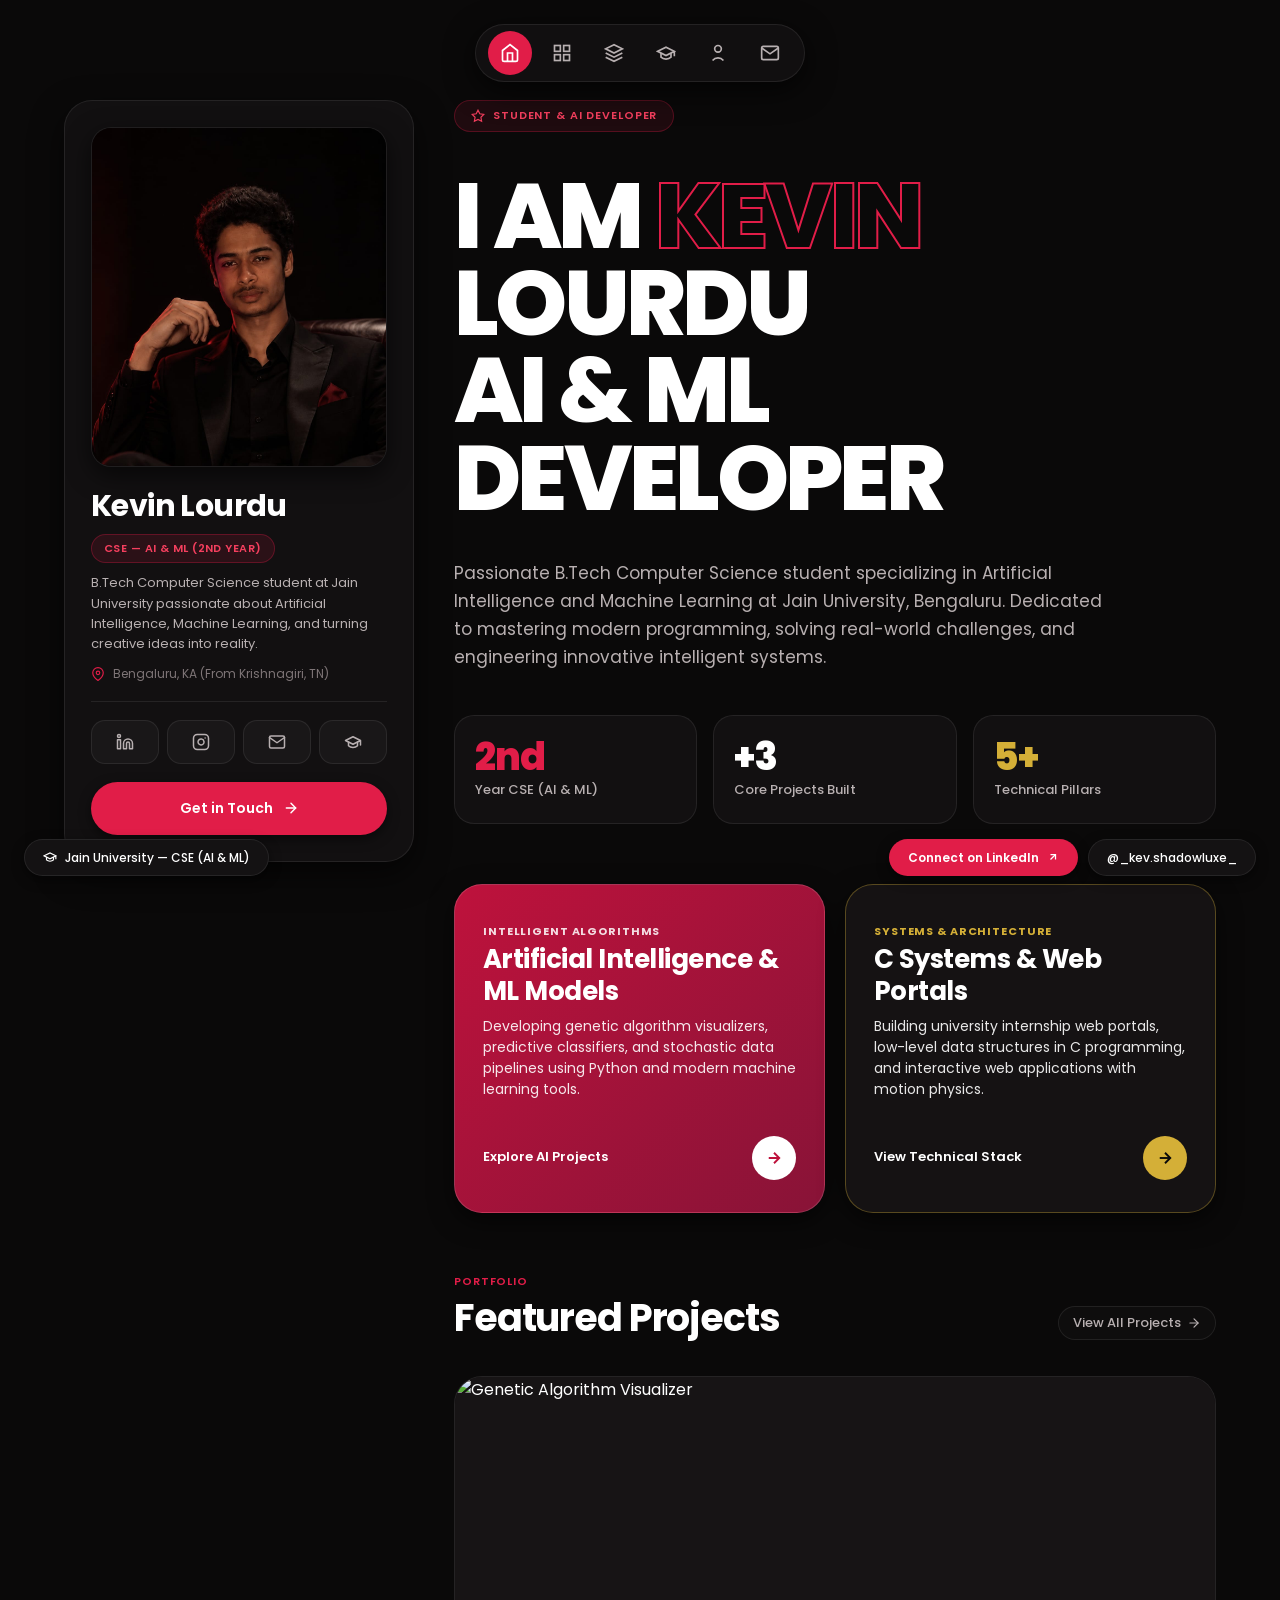
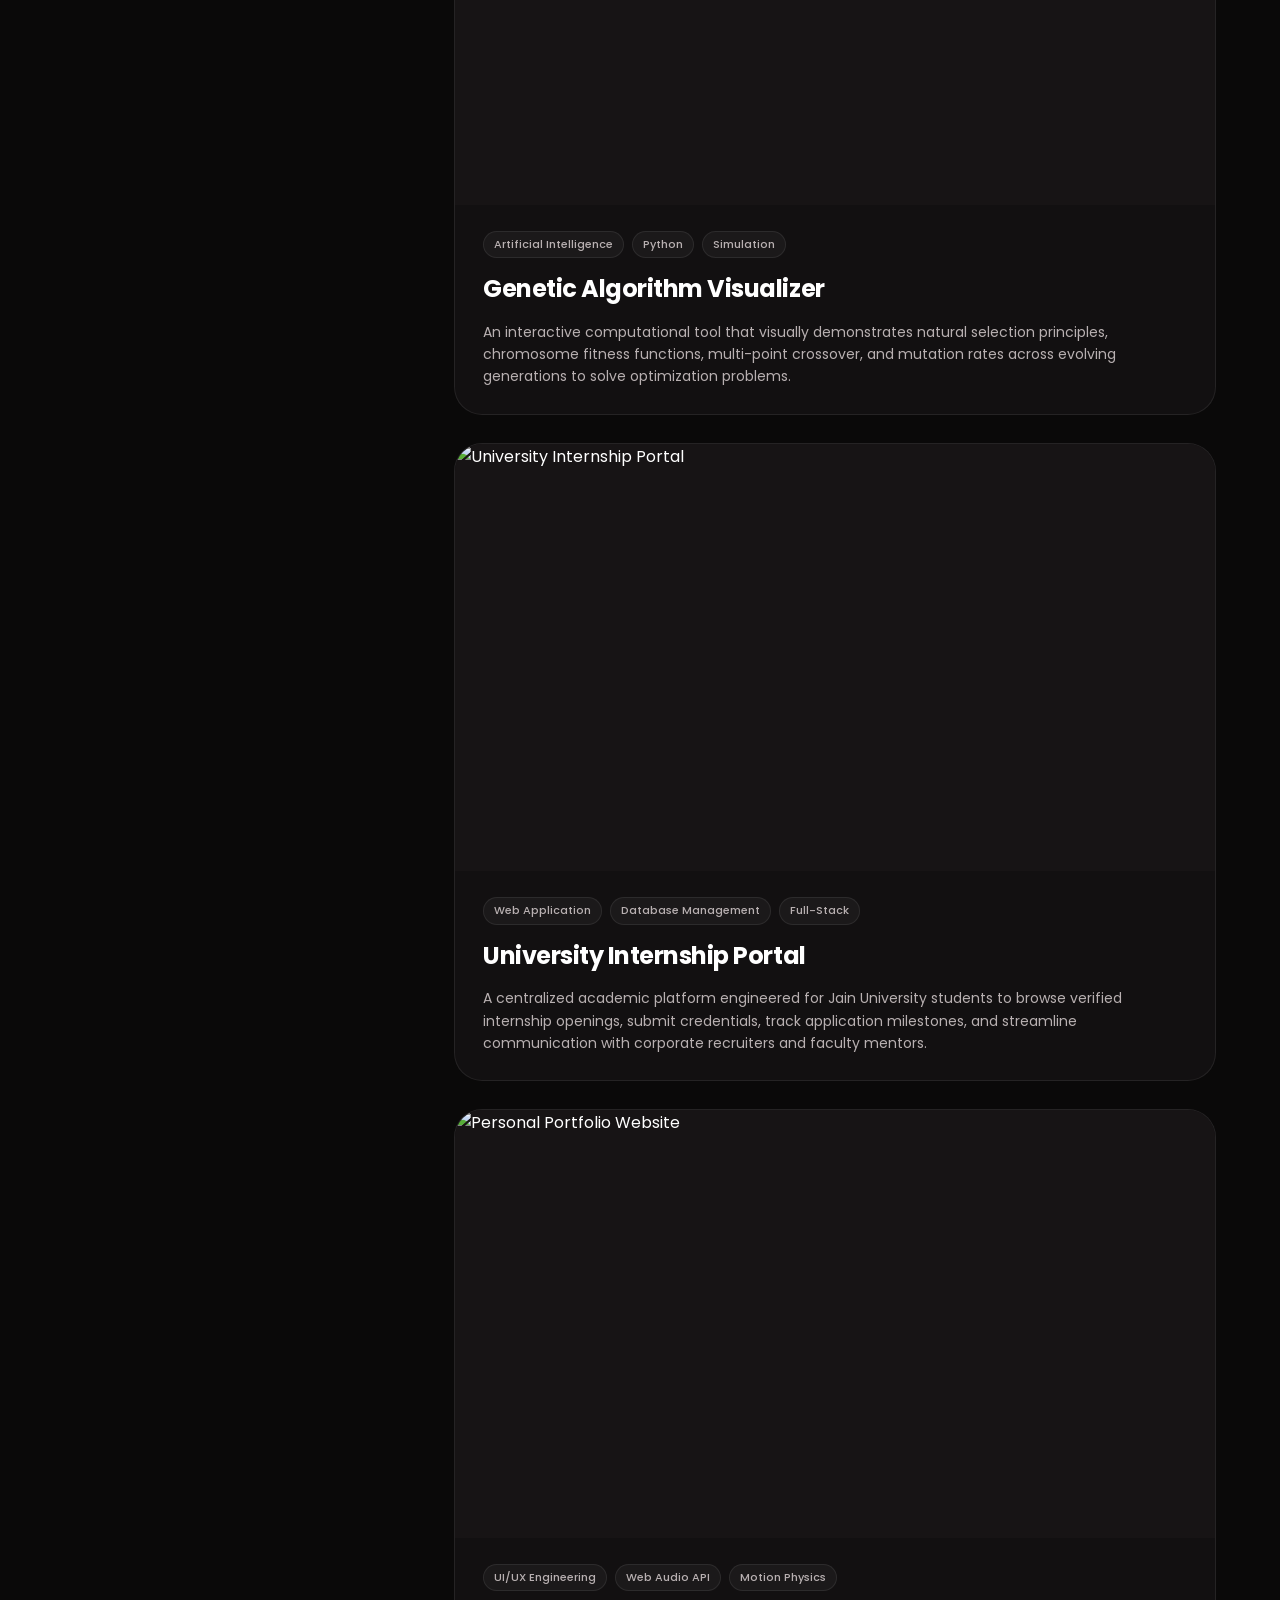
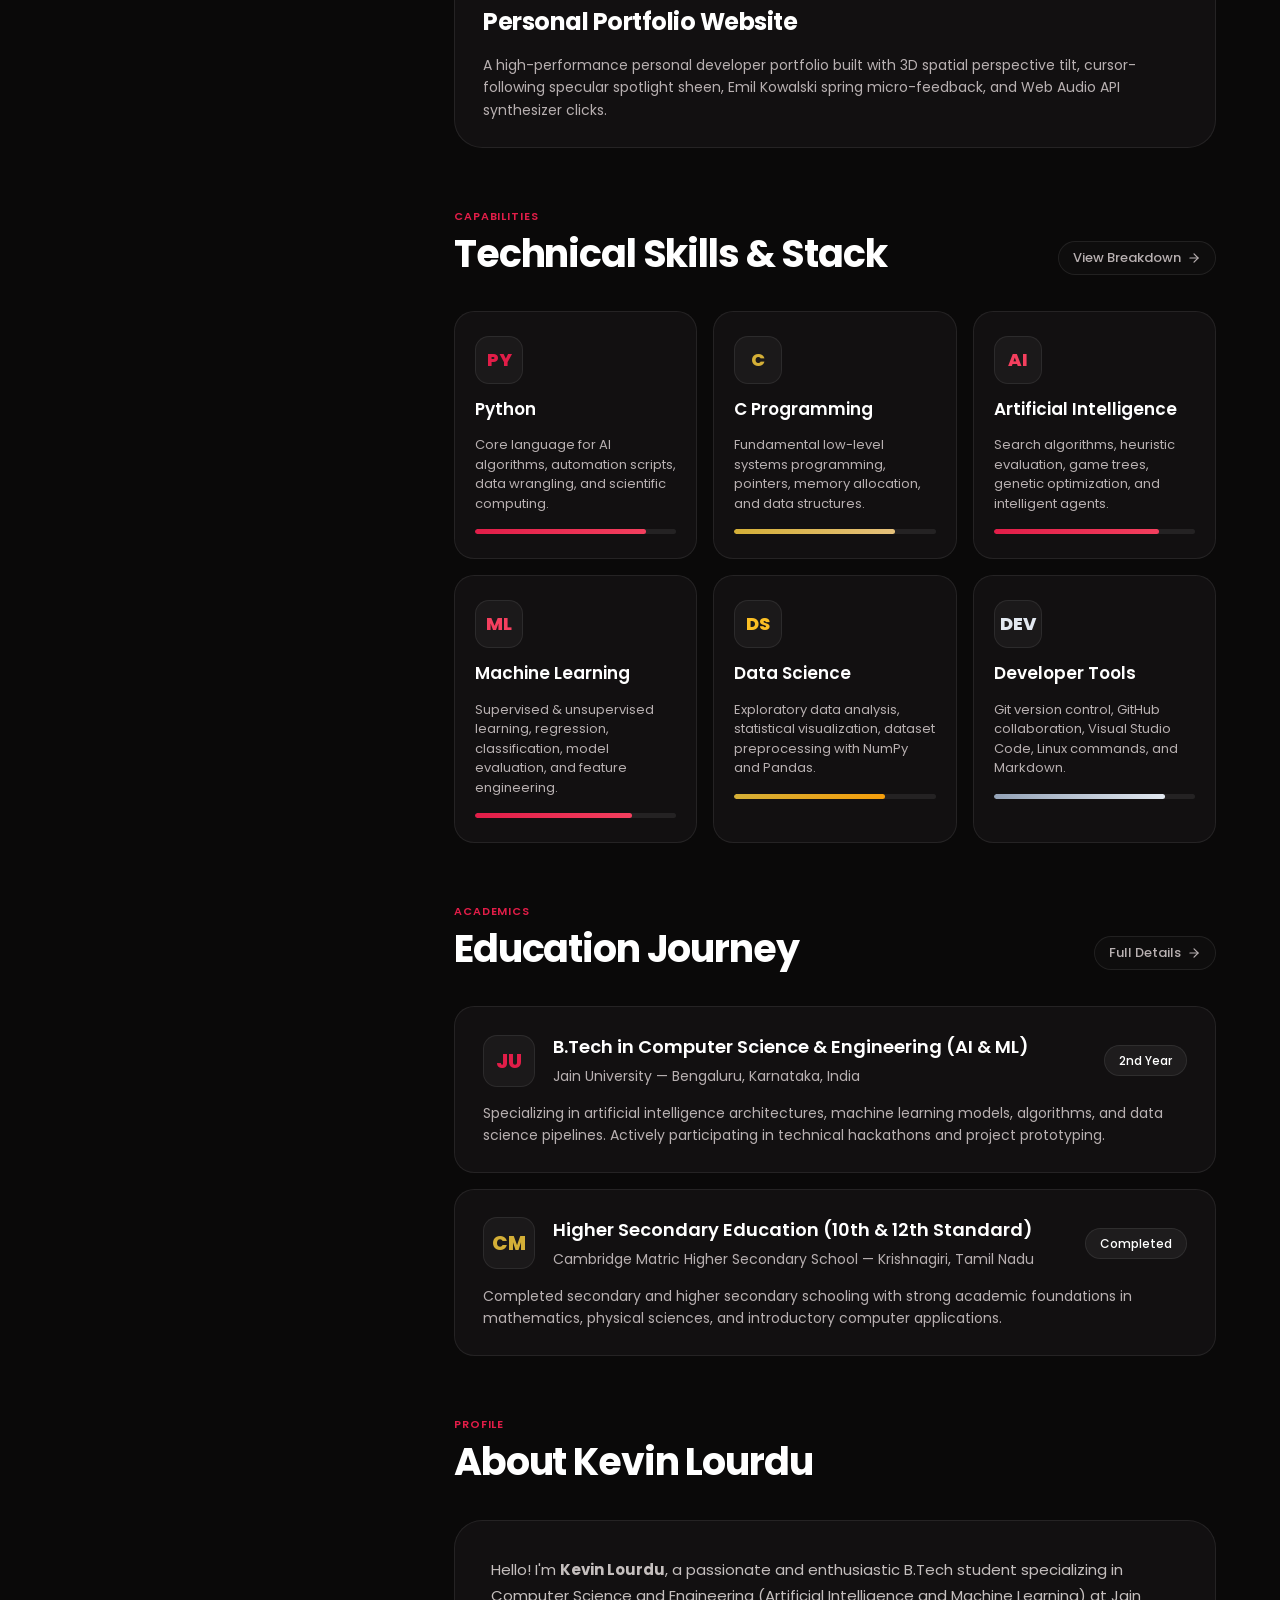
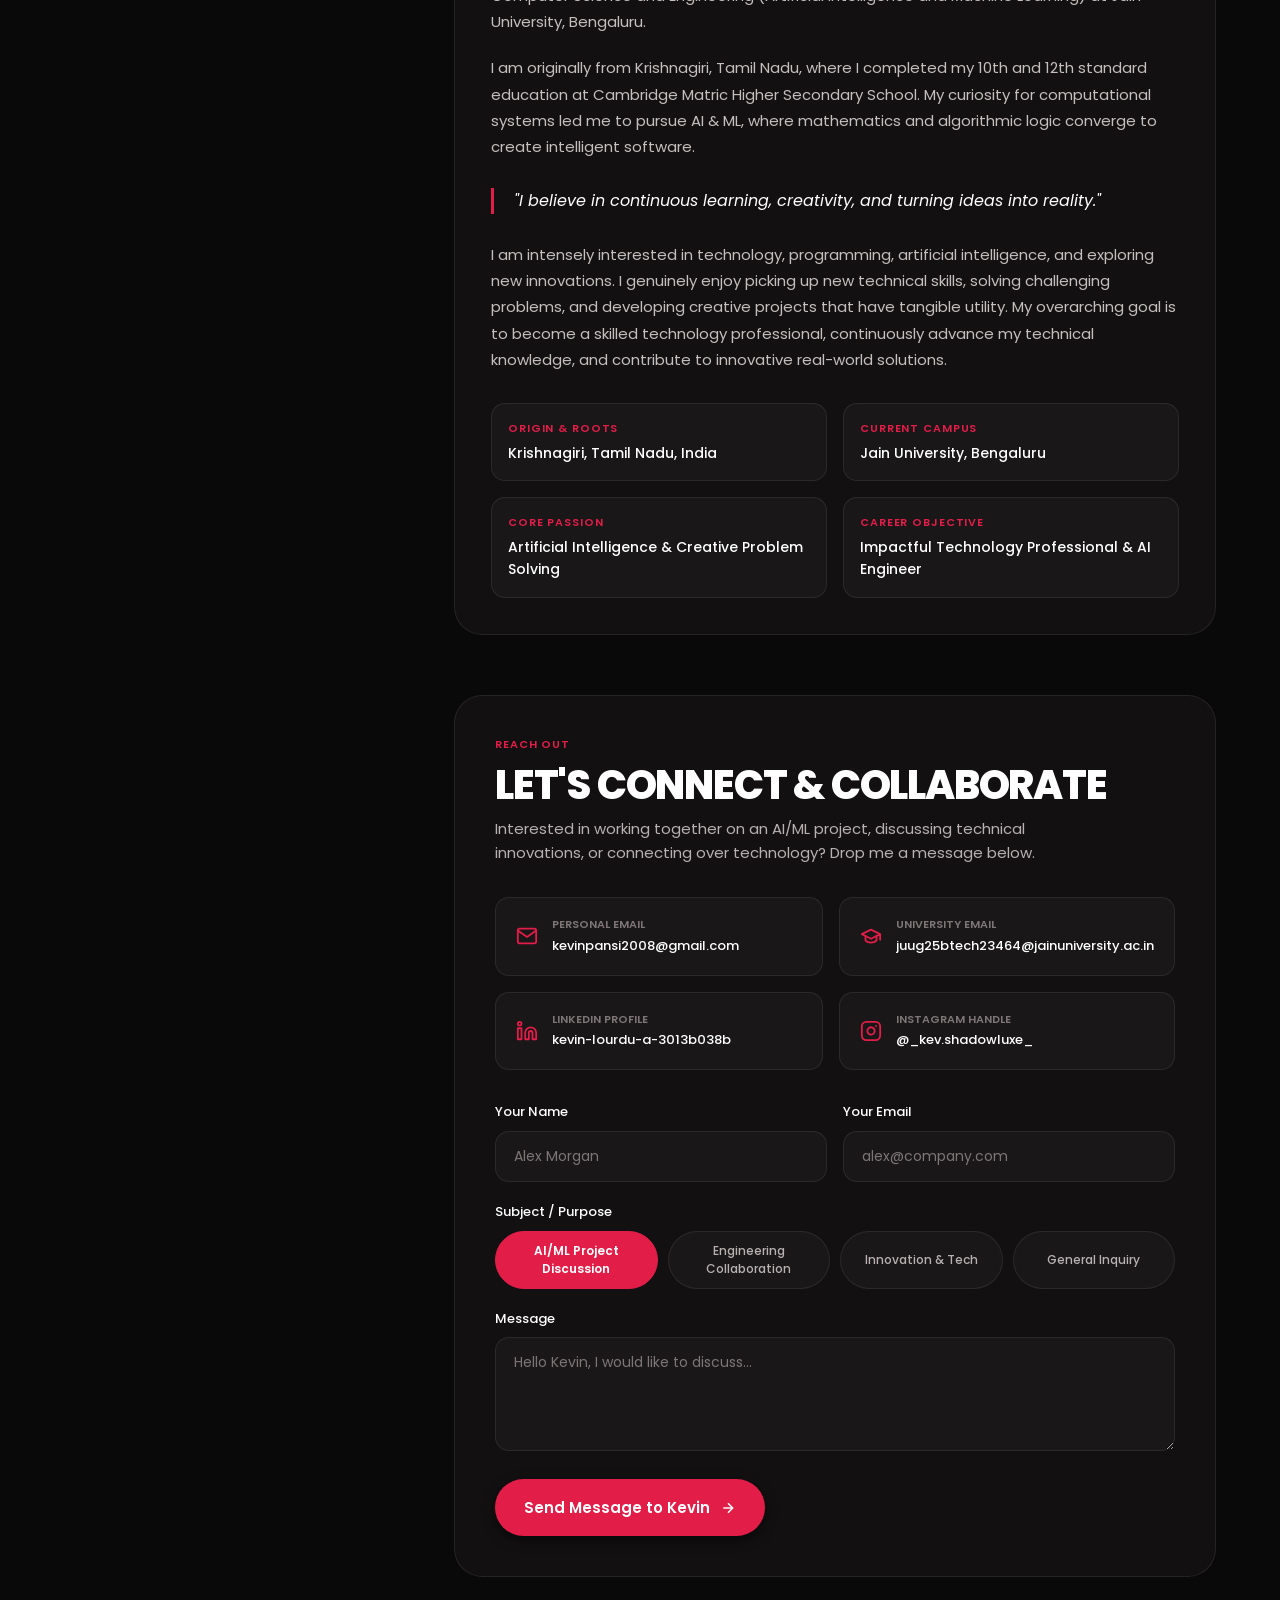
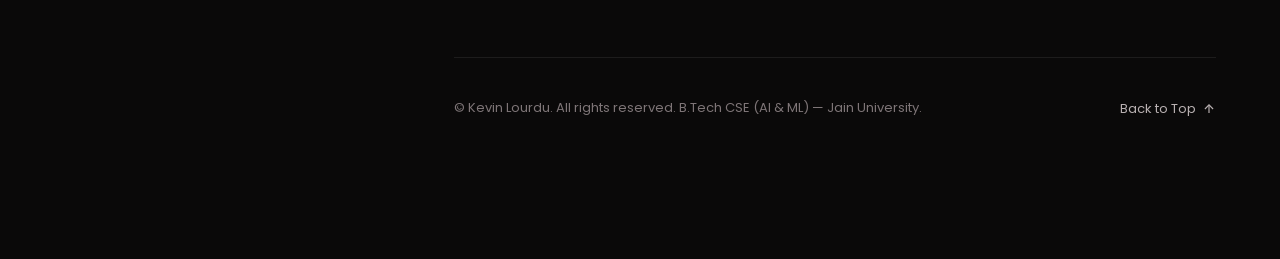
==== index.html @ d1ef48d5 "Initial commit: Kevin Lourdu Portfolio" ====
<!DOCTYPE html>
<html lang="en">
<head>
  <meta charset="UTF-8">
  <meta name="viewport" content="width=device-width, initial-scale=1.0">
  <title>Kevin Lourdu — Shadow Luxe Portfolio &amp; AI Systems</title>
  <meta name="description" content="Official portfolio of Kevin Lourdu, B.Tech CSE (Artificial Intelligence & Machine Learning) student at Jain University, Bengaluru.">
  <link rel="stylesheet" href="styles.css">
  <link rel="icon" type="image/svg+xml" href="data:image/svg+xml,<svg xmlns='http://www.w3.org/2000/svg' viewBox='0 0 24 24' fill='%23e11d48'><circle cx='12' cy='12' r='10'/></svg>">
</head>
<body>

  <!-- ========================================================================
       FLOATING TOP PILL NAVIGATION
       ======================================================================== -->
  <header class="floating-nav-container">
    <nav class="floating-nav" aria-label="Main Navigation">
      <button class="nav-item active" data-view="home" aria-label="Home">
        <svg viewBox="0 0 24 24">
          <path d="M3 9l9-7 9 7v11a2 2 0 0 1-2 2H5a2 2 0 0 1-2-2z"></path>
          <polyline points="9 22 9 12 15 12 15 22"></polyline>
        </svg>
        <span class="nav-tooltip">Home</span>
      </button>

      <button class="nav-item" data-view="projects" aria-label="Projects">
        <svg viewBox="0 0 24 24">
          <rect x="3" y="3" width="7" height="7"></rect>
          <rect x="14" y="3" width="7" height="7"></rect>
          <rect x="14" y="14" width="7" height="7"></rect>
          <rect x="3" y="14" width="7" height="7"></rect>
        </svg>
        <span class="nav-tooltip">Projects</span>
      </button>

      <button class="nav-item" data-view="skills" aria-label="Skills &amp; Stack">
        <svg viewBox="0 0 24 24">
          <polygon points="12 2 2 7 12 12 22 7 12 2"></polygon>
          <polyline points="2 17 12 22 22 17"></polyline>
          <polyline points="2 12 12 17 22 12"></polyline>
        </svg>
        <span class="nav-tooltip">Skills</span>
      </button>

      <button class="nav-item" data-view="education" aria-label="Education">
        <svg viewBox="0 0 24 24">
          <path d="M22 10v6M2 10l10-5 10 5-10 5z"></path>
          <path d="M6 12v5c3 3 9 3 12 0v-5"></path>
        </svg>
        <span class="nav-tooltip">Education</span>
      </button>

      <button class="nav-item" data-view="about" aria-label="About Me">
        <svg viewBox="0 0 24 24">
          <circle cx="12" cy="7" r="4"></circle>
          <path d="M5.5 21a8.38 8.38 0 0 1 13 0"></path>
        </svg>
        <span class="nav-tooltip">About</span>
      </button>

      <button class="nav-item" data-view="contact" aria-label="Contact">
        <svg viewBox="0 0 24 24">
          <path d="M4 4h16c1.1 0 2 .9 2 2v12c0 1.1-.9 2-2 2H4c-1.1 0-2-.9-2-2V6c0-1.1.9-2 2-2z"></path>
          <polyline points="22,6 12,13 2,6"></polyline>
        </svg>
        <span class="nav-tooltip">Contact</span>
      </button>
    </nav>
  </header>

  <!-- ========================================================================
       FLOATING CORNER ACTION BADGES
       ======================================================================== -->
  <div class="corner-badge-left">
    <div class="action-pill glass-dark">
      <svg width="14" height="14" viewBox="0 0 24 24" fill="none" stroke="currentColor" stroke-width="2">
        <path d="M22 10v6M2 10l10-5 10 5-10 5z"></path>
        <path d="M6 12v5c3 3 9 3 12 0v-5"></path>
      </svg>
      <span>Jain University — CSE (AI &amp; ML)</span>
    </div>
  </div>

  <div class="corner-badge-right">
    <a href="https://www.linkedin.com/in/kevin-lourdu-a-3013b038b?utm_source=share_via&utm_content=profile&utm_medium=member_android" target="_blank" rel="noopener" class="action-pill glass-crimson">
      <span>Connect on LinkedIn</span>
      <svg width="12" height="12" viewBox="0 0 24 24" fill="none" stroke="currentColor" stroke-width="2.5">
        <line x1="7" y1="17" x2="17" y2="7"></line>
        <polyline points="7 7 17 7 17 17"></polyline>
      </svg>
    </a>
    <a href="https://www.instagram.com/_kev.shadowluxe_/?utm_source=ig_web_button_share_sheet" target="_blank" rel="noopener" class="action-pill glass-dark">
      <span>@_kev.shadowluxe_</span>
    </a>
  </div>

  <!-- ========================================================================
       MASTER WRAPPER: SIDEBAR + CONTENT
       ======================================================================== -->
  <div class="master-wrapper">

    <!-- LEFT STICKY SIDEBAR: PROFILE CARD -->
    <aside class="sidebar-sticky">
      <div class="profile-card tilt-card">
        
        <!-- Profile Avatar Box (User Uploaded Executive Portrait) -->
        <div class="profile-avatar-wrapper">
          <img 
            src="kevin-portrait.jpg" 
            alt="Kevin Lourdu - B.Tech CSE AI &amp; ML" 
            class="profile-avatar-img"
            loading="eager"
          >
        </div>

        <!-- Bio & Details -->
        <div class="profile-info">
          <h1 class="profile-name">Kevin Lourdu</h1>
          <span class="profile-badge">CSE — AI &amp; ML (2nd Year)</span>
          <p class="profile-tagline">
            B.Tech Computer Science student at Jain University passionate about Artificial Intelligence, Machine Learning, and turning creative ideas into reality.
          </p>
          <div class="profile-location">
            <svg viewBox="0 0 24 24" fill="none" stroke-width="2" stroke-linecap="round" stroke-linejoin="round">
              <path d="M21 10c0 7-9 13-9 13s-9-6-9-13a9 9 0 0 1 18 0z"></path>
              <circle cx="12" cy="10" r="3"></circle>
            </svg>
            <span>Bengaluru, KA (From Krishnagiri, TN)</span>
          </div>
        </div>

        <!-- Social Icons Row -->
        <div class="social-pills-row">
          <!-- LinkedIn -->
          <a href="https://www.linkedin.com/in/kevin-lourdu-a-3013b038b?utm_source=share_via&utm_content=profile&utm_medium=member_android" target="_blank" rel="noopener" class="social-link-btn" aria-label="LinkedIn">
            <svg viewBox="0 0 24 24" fill="none" stroke="currentColor" stroke-width="2" stroke-linecap="round" stroke-linejoin="round">
              <path d="M16 8a6 6 0 0 1 6 6v7h-4v-7a2 2 0 0 0-2-2 2 2 0 0 0-2 2v7h-4v-7a6 6 0 0 1 6-6z"></path>
              <rect x="2" y="9" width="4" height="12"></rect>
              <circle cx="4" cy="4" r="2"></circle>
            </svg>
          </a>

          <!-- Instagram -->
          <a href="https://www.instagram.com/_kev.shadowluxe_/?utm_source=ig_web_button_share_sheet" target="_blank" rel="noopener" class="social-link-btn" aria-label="Instagram">
            <svg viewBox="0 0 24 24" fill="none" stroke="currentColor" stroke-width="2" stroke-linecap="round" stroke-linejoin="round">
              <rect x="2" y="2" width="20" height="20" rx="5" ry="5"></rect>
              <path d="M16 11.37A4 4 0 1 1 12.63 8 4 4 0 0 1 16 11.37z"></path>
              <line x1="17.5" y1="6.5" x2="17.51" y2="6.5"></line>
            </svg>
          </a>

          <!-- Personal Email -->
          <a href="mailto:kevinpansi2008@gmail.com" class="social-link-btn" aria-label="Personal Email">
            <svg viewBox="0 0 24 24" fill="none" stroke="currentColor" stroke-width="2" stroke-linecap="round" stroke-linejoin="round">
              <path d="M4 4h16c1.1 0 2 .9 2 2v12c0 1.1-.9 2-2 2H4c-1.1 0-2-.9-2-2V6c0-1.1.9-2 2-2z"></path>
              <polyline points="22,6 12,13 2,6"></polyline>
            </svg>
          </a>

          <!-- University Email -->
          <a href="mailto:juug25btech23464@jainuniversity.ac.in" class="social-link-btn" aria-label="University Email">
            <svg viewBox="0 0 24 24" fill="none" stroke="currentColor" stroke-width="2" stroke-linecap="round" stroke-linejoin="round">
              <path d="M22 10v6M2 10l10-5 10 5-10 5z"></path>
              <path d="M6 12v5c3 3 9 3 12 0v-5"></path>
            </svg>
          </a>
        </div>

        <!-- Primary Action CTA -->
        <a href="#contact" class="primary-cta-btn" onclick="document.getElementById('kevin-contact-form').scrollIntoView({behavior: 'smooth'})">
          <span>Get in Touch</span>
          <svg viewBox="0 0 24 24" fill="none" stroke="currentColor" stroke-linecap="round" stroke-linejoin="round">
            <line x1="5" y1="12" x2="19" y2="12"></line>
            <polyline points="12 5 19 12 12 19"></polyline>
          </svg>
        </a>

      </div>
    </aside>

    <!-- RIGHT SCROLLABLE CONTENT REGION -->
    <main class="main-content">

      <!-- ==================================================================
           VIEW 1: HOME (DEFAULT VIEW)
           ================================================================== -->
      <div id="view-home" class="view-panel active">

        <!-- SECTION 1: HERO DISPLAY -->
        <section class="section-container hero-section">
          <div class="hero-greeting-pill">
            <svg width="14" height="14" viewBox="0 0 24 24" fill="none" stroke="currentColor" stroke-width="2">
              <polygon points="12 2 15.09 8.26 22 9.27 17 14.14 18.18 21.02 12 17.77 5.82 21.02 7 14.14 2 9.27 8.91 8.26 12 2"></polygon>
            </svg>
            <span>STUDENT &amp; AI DEVELOPER</span>
          </div>

          <h2 class="hero-giant-heading">
            I AM <span class="ghost-stroke">KEVIN</span> LOURDU<br>
            AI &amp; ML DEVELOPER
          </h2>

          <p class="hero-lead-text">
            Passionate B.Tech Computer Science student specializing in Artificial Intelligence and Machine Learning at Jain University, Bengaluru. Dedicated to mastering modern programming, solving real-world challenges, and engineering innovative intelligent systems.
          </p>

          <!-- Metrics Row -->
          <div class="hero-stats-grid">
            <div class="stat-card tilt-card">
              <span class="stat-number accent-crimson">2nd</span>
              <span class="stat-label">Year CSE (AI &amp; ML)</span>
            </div>
            <div class="stat-card tilt-card">
              <span class="stat-number">+3</span>
              <span class="stat-label">Core Projects Built</span>
            </div>
            <div class="stat-card tilt-card">
              <span class="stat-number" style="color: var(--accent-gold);">5+</span>
              <span class="stat-label">Technical Pillars</span>
            </div>
          </div>
        </section>

        <!-- SECTION 2: DUAL ACCENT CARDS -->
        <section class="section-container">
          <div class="dual-cards-grid">
            
            <!-- Crimson Card -->
            <div class="accent-card card-crimson tilt-card" onclick="window.switchView('projects')">
              <div>
                <span class="accent-card-tag">Intelligent Algorithms</span>
                <h3 class="accent-card-title">Artificial Intelligence &amp; ML Models</h3>
                <p class="accent-card-desc">
                  Developing genetic algorithm visualizers, predictive classifiers, and stochastic data pipelines using Python and modern machine learning tools.
                </p>
              </div>
              <div class="accent-card-footer">
                <span style="font-size: 13px; font-weight: 600;">Explore AI Projects</span>
                <div class="accent-card-arrow-btn">
                  <svg width="18" height="18" viewBox="0 0 24 24" fill="none" stroke="currentColor" stroke-width="2.5">
                    <line x1="5" y1="12" x2="19" y2="12"></line>
                    <polyline points="12 5 19 12 12 19"></polyline>
                  </svg>
                </div>
              </div>
            </div>

            <!-- Velvet Noir Card -->
            <div class="accent-card card-velvet tilt-card" onclick="window.switchView('skills')">
              <div>
                <span class="accent-card-tag">Systems &amp; Architecture</span>
                <h3 class="accent-card-title">C Systems &amp; Web Portals</h3>
                <p class="accent-card-desc">
                  Building university internship web portals, low-level data structures in C programming, and interactive web applications with motion physics.
                </p>
              </div>
              <div class="accent-card-footer">
                <span style="font-size: 13px; font-weight: 600;">View Technical Stack</span>
                <div class="accent-card-arrow-btn">
                  <svg width="18" height="18" viewBox="0 0 24 24" fill="none" stroke="currentColor" stroke-width="2.5">
                    <line x1="5" y1="12" x2="19" y2="12"></line>
                    <polyline points="12 5 19 12 12 19"></polyline>
                  </svg>
                </div>
              </div>
            </div>

          </div>
        </section>

        <!-- SECTION 3: RECENT PROJECTS -->
        <section class="section-container">
          <div class="section-header-row">
            <div class="section-title-wrapper">
              <span class="section-pill-tag">Portfolio</span>
              <h3 class="section-title">Featured Projects</h3>
            </div>
            <button class="section-view-all-link" onclick="window.switchView('projects')">
              <span>View All Projects</span>
              <svg viewBox="0 0 24 24" fill="none" stroke-linecap="round" stroke-linejoin="round">
                <line x1="5" y1="12" x2="19" y2="12"></line>
                <polyline points="12 5 19 12 12 19"></polyline>
              </svg>
            </button>
          </div>

          <div class="projects-grid">
            
            <!-- Project 1: Genetic Algorithm Visualizer -->
            <article class="project-card tilt-card">
              <div class="project-image-box">
                <img 
                  src="https://images.unsplash.com/photo-1509228468518-180dd4864904?auto=format&fit=crop&w=1200&q=80" 
                  alt="Genetic Algorithm Visualizer" 
                  loading="lazy"
                >
              </div>
              <div class="project-details">
                <div class="project-meta-row">
                  <div class="project-tags-list">
                    <span class="tag-badge">Artificial Intelligence</span>
                    <span class="tag-badge">Python</span>
                    <span class="tag-badge">Simulation</span>
                  </div>
                </div>
                <h4 class="project-title">Genetic Algorithm Visualizer</h4>
                <p class="project-desc">
                  An interactive computational tool that visually demonstrates natural selection principles, chromosome fitness functions, multi-point crossover, and mutation rates across evolving generations to solve optimization problems.
                </p>
              </div>
            </article>

            <!-- Project 2: University Internship Portal -->
            <article class="project-card tilt-card">
              <div class="project-image-box">
                <img 
                  src="https://images.unsplash.com/photo-1531403009284-440f080d1e12?auto=format&fit=crop&w=1200&q=80" 
                  alt="University Internship Portal" 
                  loading="lazy"
                >
              </div>
              <div class="project-details">
                <div class="project-meta-row">
                  <div class="project-tags-list">
                    <span class="tag-badge">Web Application</span>
                    <span class="tag-badge">Database Management</span>
                    <span class="tag-badge">Full-Stack</span>
                  </div>
                </div>
                <h4 class="project-title">University Internship Portal</h4>
                <p class="project-desc">
                  A centralized academic platform engineered for Jain University students to browse verified internship openings, submit credentials, track application milestones, and streamline communication with corporate recruiters and faculty mentors.
                </p>
              </div>
            </article>

            <!-- Project 3: Personal Portfolio Website -->
            <article class="project-card tilt-card">
              <div class="project-image-box">
                <img 
                  src="https://images.unsplash.com/photo-1555066931-4365d14bab8c?auto=format&fit=crop&w=1200&q=80" 
                  alt="Personal Portfolio Website" 
                  loading="lazy"
                >
              </div>
              <div class="project-details">
                <div class="project-meta-row">
                  <div class="project-tags-list">
                    <span class="tag-badge">UI/UX Engineering</span>
                    <span class="tag-badge">Web Audio API</span>
                    <span class="tag-badge">Motion Physics</span>
                  </div>
                </div>
                <h4 class="project-title">Personal Portfolio Website</h4>
                <p class="project-desc">
                  A high-performance personal developer portfolio built with 3D spatial perspective tilt, cursor-following specular spotlight sheen, Emil Kowalski spring micro-feedback, and Web Audio API synthesizer clicks.
                </p>
              </div>
            </article>

          </div>
        </section>

        <!-- SECTION 4: TECHNICAL SKILLS & PILLARS -->
        <section class="section-container">
          <div class="section-header-row">
            <div class="section-title-wrapper">
              <span class="section-pill-tag">Capabilities</span>
              <h3 class="section-title">Technical Skills &amp; Stack</h3>
            </div>
            <button class="section-view-all-link" onclick="window.switchView('skills')">
              <span>View Breakdown</span>
              <svg viewBox="0 0 24 24" fill="none" stroke-linecap="round" stroke-linejoin="round">
                <line x1="5" y1="12" x2="19" y2="12"></line>
                <polyline points="12 5 19 12 12 19"></polyline>
              </svg>
            </button>
          </div>

          <div class="skills-grid">
            <div class="skill-card tilt-card">
              <div class="skill-icon-badge">PY</div>
              <h4 class="skill-title">Python</h4>
              <p class="skill-desc">Core language for AI algorithms, automation scripts, data wrangling, and scientific computing.</p>
              <div class="skill-level-bar"><div class="skill-level-fill" style="width: 85%;"></div></div>
            </div>

            <div class="skill-card tilt-card">
              <div class="skill-icon-badge">C</div>
              <h4 class="skill-title">C Programming</h4>
              <p class="skill-desc">Fundamental low-level systems programming, pointers, memory allocation, and data structures.</p>
              <div class="skill-level-bar"><div class="skill-level-fill" style="width: 80%; background: linear-gradient(90deg, #d4af37, #e5c07b);"></div></div>
            </div>

            <div class="skill-card tilt-card">
              <div class="skill-icon-badge">AI</div>
              <h4 class="skill-title">Artificial Intelligence</h4>
              <p class="skill-desc">Search algorithms, heuristic evaluation, game trees, genetic optimization, and intelligent agents.</p>
              <div class="skill-level-bar"><div class="skill-level-fill" style="width: 82%;"></div></div>
            </div>

            <div class="skill-card tilt-card">
              <div class="skill-icon-badge">ML</div>
              <h4 class="skill-title">Machine Learning</h4>
              <p class="skill-desc">Supervised &amp; unsupervised learning, regression, classification, model evaluation, and feature engineering.</p>
              <div class="skill-level-bar"><div class="skill-level-fill" style="width: 78%; background: linear-gradient(90deg, #e11d48, #f43f5e);"></div></div>
            </div>

            <div class="skill-card tilt-card">
              <div class="skill-icon-badge">DS</div>
              <h4 class="skill-title">Data Science</h4>
              <p class="skill-desc">Exploratory data analysis, statistical visualization, dataset preprocessing with NumPy and Pandas.</p>
              <div class="skill-level-bar"><div class="skill-level-fill" style="width: 75%; background: linear-gradient(90deg, #d4af37, #f59e0b);"></div></div>
            </div>

            <div class="skill-card tilt-card">
              <div class="skill-icon-badge">DEV</div>
              <h4 class="skill-title">Developer Tools</h4>
              <p class="skill-desc">Git version control, GitHub collaboration, Visual Studio Code, Linux commands, and Markdown.</p>
              <div class="skill-level-bar"><div class="skill-level-fill" style="width: 85%; background: linear-gradient(90deg, #94a3b8, #e2e8f0);"></div></div>
            </div>
          </div>
        </section>

        <!-- SECTION 5: EDUCATION SNAPSHOT -->
        <section class="section-container">
          <div class="section-header-row">
            <div class="section-title-wrapper">
              <span class="section-pill-tag">Academics</span>
              <h3 class="section-title">Education Journey</h3>
            </div>
            <button class="section-view-all-link" onclick="window.switchView('education')">
              <span>Full Details</span>
              <svg viewBox="0 0 24 24" fill="none" stroke-linecap="round" stroke-linejoin="round">
                <line x1="5" y1="12" x2="19" y2="12"></line>
                <polyline points="12 5 19 12 12 19"></polyline>
              </svg>
            </button>
          </div>

          <div class="education-list">
            <div class="education-item tilt-card">
              <div class="edu-header-row">
                <div class="edu-left-col">
                  <div class="edu-icon-logo">JU</div>
                  <div class="edu-info">
                    <h4 class="edu-degree">B.Tech in Computer Science &amp; Engineering (AI &amp; ML)</h4>
                    <p class="edu-institution">Jain University — Bengaluru, Karnataka, India</p>
                  </div>
                </div>
                <span class="edu-date-pill">2nd Year</span>
              </div>
              <p class="project-desc">
                Specializing in artificial intelligence architectures, machine learning models, algorithms, and data science pipelines. Actively participating in technical hackathons and project prototyping.
              </p>
            </div>

            <div class="education-item tilt-card">
              <div class="edu-header-row">
                <div class="edu-left-col">
                  <div class="edu-icon-logo" style="color: var(--accent-gold);">CM</div>
                  <div class="edu-info">
                    <h4 class="edu-degree">Higher Secondary Education (10th &amp; 12th Standard)</h4>
                    <p class="edu-institution">Cambridge Matric Higher Secondary School — Krishnagiri, Tamil Nadu</p>
                  </div>
                </div>
                <span class="edu-date-pill">Completed</span>
              </div>
              <p class="project-desc">
                Completed secondary and higher secondary schooling with strong academic foundations in mathematics, physical sciences, and introductory computer applications.
              </p>
            </div>
          </div>
        </section>

        <!-- SECTION 6: ABOUT ME -->
        <section class="section-container">
          <div class="section-header-row">
            <div class="section-title-wrapper">
              <span class="section-pill-tag">Profile</span>
              <h3 class="section-title">About Kevin Lourdu</h3>
            </div>
          </div>

          <div class="about-card tilt-card">
            <p class="about-paragraph">
              Hello! I'm <strong>Kevin Lourdu</strong>, a passionate and enthusiastic B.Tech student specializing in Computer Science and Engineering (Artificial Intelligence and Machine Learning) at Jain University, Bengaluru.
            </p>

            <p class="about-paragraph">
              I am originally from Krishnagiri, Tamil Nadu, where I completed my 10th and 12th standard education at Cambridge Matric Higher Secondary School. My curiosity for computational systems led me to pursue AI &amp; ML, where mathematics and algorithmic logic converge to create intelligent software.
            </p>

            <blockquote class="about-quote">
              "I believe in continuous learning, creativity, and turning ideas into reality."
            </blockquote>

            <p class="about-paragraph">
              I am intensely interested in technology, programming, artificial intelligence, and exploring new innovations. I genuinely enjoy picking up new technical skills, solving challenging problems, and developing creative projects that have tangible utility. My overarching goal is to become a skilled technology professional, continuously advance my technical knowledge, and contribute to innovative real-world solutions.
            </p>

            <div class="about-highlights-grid">
              <div class="about-highlight-box">
                <span class="about-highlight-title">Origin &amp; Roots</span>
                <span class="about-highlight-val">Krishnagiri, Tamil Nadu, India</span>
              </div>
              <div class="about-highlight-box">
                <span class="about-highlight-title">Current Campus</span>
                <span class="about-highlight-val">Jain University, Bengaluru</span>
              </div>
              <div class="about-highlight-box">
                <span class="about-highlight-title">Core Passion</span>
                <span class="about-highlight-val">Artificial Intelligence &amp; Creative Problem Solving</span>
              </div>
              <div class="about-highlight-box">
                <span class="about-highlight-title">Career Objective</span>
                <span class="about-highlight-val">Impactful Technology Professional &amp; AI Engineer</span>
              </div>
            </div>
          </div>
        </section>

        <!-- SECTION 7: CONTACT FORM & CONNECT HUB -->
        <section id="contact" class="section-container">
          <div class="contact-card tilt-card">
            <div class="contact-header">
              <span class="section-pill-tag">Reach Out</span>
              <h3 class="contact-headline">LET'S CONNECT &amp; COLLABORATE</h3>
              <p class="contact-subtext">
                Interested in working together on an AI/ML project, discussing technical innovations, or connecting over technology? Drop me a message below.
              </p>
            </div>

            <!-- Direct Connect Cards -->
            <div class="direct-connect-grid">
              <a href="mailto:kevinpansi2008@gmail.com" class="connect-box">
                <svg viewBox="0 0 24 24" fill="none" stroke-width="2" stroke-linecap="round" stroke-linejoin="round">
                  <path d="M4 4h16c1.1 0 2 .9 2 2v12c0 1.1-.9 2-2 2H4c-1.1 0-2-.9-2-2V6c0-1.1.9-2 2-2z"></path>
                  <polyline points="22,6 12,13 2,6"></polyline>
                </svg>
                <div class="connect-info">
                  <span class="connect-label">Personal Email</span>
                  <span class="connect-val">kevinpansi2008@gmail.com</span>
                </div>
              </a>

              <a href="mailto:juug25btech23464@jainuniversity.ac.in" class="connect-box">
                <svg viewBox="0 0 24 24" fill="none" stroke-width="2" stroke-linecap="round" stroke-linejoin="round">
                  <path d="M22 10v6M2 10l10-5 10 5-10 5z"></path>
                  <path d="M6 12v5c3 3 9 3 12 0v-5"></path>
                </svg>
                <div class="connect-info">
                  <span class="connect-label">University Email</span>
                  <span class="connect-val">juug25btech23464@jainuniversity.ac.in</span>
                </div>
              </a>

              <a href="https://www.linkedin.com/in/kevin-lourdu-a-3013b038b?utm_source=share_via&utm_content=profile&utm_medium=member_android" target="_blank" rel="noopener" class="connect-box">
                <svg viewBox="0 0 24 24" fill="none" stroke-width="2" stroke-linecap="round" stroke-linejoin="round">
                  <path d="M16 8a6 6 0 0 1 6 6v7h-4v-7a2 2 0 0 0-2-2 2 2 0 0 0-2 2v7h-4v-7a6 6 0 0 1 6-6z"></path>
                  <rect x="2" y="9" width="4" height="12"></rect>
                  <circle cx="4" cy="4" r="2"></circle>
                </svg>
                <div class="connect-info">
                  <span class="connect-label">LinkedIn Profile</span>
                  <span class="connect-val">kevin-lourdu-a-3013b038b</span>
                </div>
              </a>

              <a href="https://www.instagram.com/_kev.shadowluxe_/?utm_source=ig_web_button_share_sheet" target="_blank" rel="noopener" class="connect-box">
                <svg viewBox="0 0 24 24" fill="none" stroke-width="2" stroke-linecap="round" stroke-linejoin="round">
                  <rect x="2" y="2" width="20" height="20" rx="5" ry="5"></rect>
                  <path d="M16 11.37A4 4 0 1 1 12.63 8 4 4 0 0 1 16 11.37z"></path>
                  <line x1="17.5" y1="6.5" x2="17.51" y2="6.5"></line>
                </svg>
                <div class="connect-info">
                  <span class="connect-label">Instagram Handle</span>
                  <span class="connect-val">@_kev.shadowluxe_</span>
                </div>
              </a>
            </div>

            <!-- Interactive Message Form -->
            <form id="kevin-contact-form" class="contact-form">
              <div class="form-row">
                <div class="form-group">
                  <label class="form-label" for="user-name">Your Name</label>
                  <input class="form-input" id="user-name" type="text" placeholder="Alex Morgan" required>
                </div>
                <div class="form-group">
                  <label class="form-label" for="user-email">Your Email</label>
                  <input class="form-input" id="user-email" type="email" placeholder="alex@company.com" required>
                </div>
              </div>

              <div class="form-group">
                <label class="form-label">Subject / Purpose</label>
                <input type="hidden" id="selected-subject" value="AI/ML Project Discussion">
                <div class="subject-pills-selector">
                  <button type="button" class="subject-btn selected" data-value="AI/ML Project Discussion">AI/ML Project Discussion</button>
                  <button type="button" class="subject-btn" data-value="Engineering Collaboration">Engineering Collaboration</button>
                  <button type="button" class="subject-btn" data-value="Innovation &amp; Tech">Innovation &amp; Tech</button>
                  <button type="button" class="subject-btn" data-value="General Inquiry">General Inquiry</button>
                </div>
              </div>

              <div class="form-group">
                <label class="form-label" for="user-message">Message</label>
                <textarea class="form-textarea" id="user-message" rows="4" placeholder="Hello Kevin, I would like to discuss..." required></textarea>
              </div>

              <button type="submit" class="submit-btn">
                <span>Send Message to Kevin</span>
                <svg width="16" height="16" viewBox="0 0 24 24" fill="none" stroke="currentColor" stroke-width="2.2">
                  <line x1="5" y1="12" x2="19" y2="12"></line>
                  <polyline points="12 5 19 12 12 19"></polyline>
                </svg>
              </button>

              <div id="form-success-toast" class="form-toast">
                <svg width="18" height="18" viewBox="0 0 24 24" fill="none" stroke="currentColor" stroke-width="2">
                  <path d="M22 11.08V12a10 10 0 1 1-5.93-9.14"></path>
                  <polyline points="22 4 12 14.01 9 11.01"></polyline>
                </svg>
                <span>Thank you! Your message has been sent to Kevin Lourdu.</span>
              </div>
            </form>
          </div>
        </section>

      </div><!-- /view-home -->


      <!-- ==================================================================
           VIEW 2: DEDICATED PROJECTS ARCHIVE
           ================================================================== -->
      <div id="view-projects" class="view-panel">
        <section class="section-container">
          <div class="section-title-wrapper">
            <span class="section-pill-tag">Engineering Showcase</span>
            <h2 class="section-title">All Developed Projects</h2>
            <p class="hero-lead-text" style="margin-top: 4px;">
              Technical projects spanning genetic algorithms, university database portals, and interactive web software developed during academic and personal learning cycles.
            </p>
          </div>

          <div class="filter-bar">
            <button class="filter-pill project-filter-pill active" data-filter="all">All Projects</button>
            <button class="filter-pill project-filter-pill" data-filter="Artificial Intelligence">AI &amp; Algorithms</button>
            <button class="filter-pill project-filter-pill" data-filter="Web">Web Applications</button>
            <button class="filter-pill project-filter-pill" data-filter="UI/UX">Frontend Engineering</button>
          </div>

          <div class="projects-grid">
            <!-- Project 1 -->
            <article class="project-card filterable-project-card tilt-card" data-category="Artificial Intelligence, Simulation, Python">
              <div class="project-image-box">
                <img src="https://images.unsplash.com/photo-1509228468518-180dd4864904?auto=format&fit=crop&w=1200&q=80" alt="Genetic Algorithm Visualizer" loading="lazy">
              </div>
              <div class="project-details">
                <div class="project-meta-row">
                  <div class="project-tags-list">
                    <span class="tag-badge">Artificial Intelligence</span>
                    <span class="tag-badge">Python</span>
                    <span class="tag-badge">Evolutionary Optimization</span>
                  </div>
                </div>
                <h3 class="project-title">Genetic Algorithm Visualizer</h3>
                <p class="project-desc">
                  An interactive computational simulation that illustrates the mechanics of biological evolution applied to mathematical optimization. Features chromosome representation, fitness proportionate roulette wheel selection, crossover probability tuning, mutation dynamics, and generation-over-generation convergence telemetry.
                </p>
              </div>
            </article>

            <!-- Project 2 -->
            <article class="project-card filterable-project-card tilt-card" data-category="Web, Database, Full-Stack">
              <div class="project-image-box">
                <img src="https://images.unsplash.com/photo-1531403009284-440f080d1e12?auto=format&fit=crop&w=1200&q=80" alt="University Internship Portal" loading="lazy">
              </div>
              <div class="project-details">
                <div class="project-meta-row">
                  <div class="project-tags-list">
                    <span class="tag-badge">Web Application</span>
                    <span class="tag-badge">Database Management</span>
                    <span class="tag-badge">Student Services</span>
                  </div>
                </div>
                <h3 class="project-title">University Internship Portal</h3>
                <p class="project-desc">
                  A centralized university-level portal designed to connect B.Tech students at Jain University with corporate hiring managers. Features role-based access control, resume submission tracking, recruiter liaison pipelines, and automated application status notifications.
                </p>
              </div>
            </article>

            <!-- Project 3 -->
            <article class="project-card filterable-project-card tilt-card" data-category="UI/UX, Web, Frontend">
              <div class="project-image-box">
                <img src="https://images.unsplash.com/photo-1555066931-4365d14bab8c?auto=format&fit=crop&w=1200&q=80" alt="Personal Portfolio Website" loading="lazy">
              </div>
              <div class="project-details">
                <div class="project-meta-row">
                  <div class="project-tags-list">
                    <span class="tag-badge">UI/UX Engineering</span>
                    <span class="tag-badge">Web Audio API</span>
                    <span class="tag-badge">Motion Physics</span>
                  </div>
                </div>
                <h3 class="project-title">Personal Portfolio Website</h3>
                <p class="project-desc">
                  A modern, high-contrast personal developer identity portal engineered with pure HTML5, CSS3 variables, and vanilla JavaScript. Integrates 3D spatial perspective mouse tilt, dynamic specular sheen spotlight glare, Emil Kowalski tactile spring clicks via Web Audio synthesis, and client-side SPA routing.
                </p>
              </div>
            </article>
          </div>
        </section>
      </div><!-- /view-projects -->


      <!-- ==================================================================
           VIEW 3: DEDICATED TECHNICAL SKILLS & STACK
           ================================================================== -->
      <div id="view-skills" class="view-panel">
        <section class="section-container">
          <div class="section-title-wrapper">
            <span class="section-pill-tag">Stack &amp; Competencies</span>
            <h2 class="section-title">Technical Skills &amp; Knowledge Pillars</h2>
            <p class="hero-lead-text" style="margin-top: 4px;">
              Core programming languages, algorithmic paradigms, machine learning concepts, and developer workflows mastered across coursework and self-directed builds.
            </p>
          </div>

          <div class="skills-grid">
            <div class="skill-card tilt-card">
              <div class="skill-icon-badge">PY</div>
              <h3 class="skill-title">Python</h3>
              <p class="skill-desc">
                Object-oriented programming, data structures, algorithm implementations, scientific libraries (NumPy, Pandas), script automation, and machine learning model training.
              </p>
              <div class="skill-level-bar"><div class="skill-level-fill" style="width: 85%;"></div></div>
            </div>

            <div class="skill-card tilt-card">
              <div class="skill-icon-badge">C</div>
              <h3 class="skill-title">C Programming</h3>
              <p class="skill-desc">
                Procedural programming, pointer arithmetic, manual memory management (malloc/free), linked lists, stacks, queues, trees, and computational complexity analysis.
              </p>
              <div class="skill-level-bar"><div class="skill-level-fill" style="width: 80%; background: linear-gradient(90deg, #d4af37, #e5c07b);"></div></div>
            </div>

            <div class="skill-card tilt-card">
              <div class="skill-icon-badge">AI</div>
              <h3 class="skill-title">Artificial Intelligence</h3>
              <p class="skill-desc">
                Heuristic search techniques (A*, Greedy Best-First), state space representation, genetic algorithms, fitness evaluation functions, game playing heuristics, and optimization.
              </p>
              <div class="skill-level-bar"><div class="skill-level-fill" style="width: 82%;"></div></div>
            </div>

            <div class="skill-card tilt-card">
              <div class="skill-icon-badge">ML</div>
              <h3 class="skill-title">Machine Learning</h3>
              <p class="skill-desc">
                Supervised &amp; unsupervised learning paradigms, linear/logistic regression, decision trees, random forests, model validation metrics (precision, recall, F1, confusion matrices).
              </p>
              <div class="skill-level-bar"><div class="skill-level-fill" style="width: 78%; background: linear-gradient(90deg, #e11d48, #f43f5e);"></div></div>
            </div>

            <div class="skill-card tilt-card">
              <div class="skill-icon-badge">DS</div>
              <h3 class="skill-title">Data Science</h3>
              <p class="skill-desc">
                Data wrangling, exploratory data analysis (EDA), cleaning missing values, outliers detection, statistical distributions, and visualization using Matplotlib and Seaborn.
              </p>
              <div class="skill-level-bar"><div class="skill-level-fill" style="width: 75%; background: linear-gradient(90deg, #d4af37, #f59e0b);"></div></div>
            </div>

            <div class="skill-card tilt-card">
              <div class="skill-icon-badge">DEV</div>
              <h3 class="skill-title">Developer Tooling</h3>
              <p class="skill-desc">
                Visual Studio Code setup, Git distributed version control, GitHub repositories, branch management, pull requests, Linux terminal commands, and Markdown documentation.
              </p>
              <div class="skill-level-bar"><div class="skill-level-fill" style="width: 85%; background: linear-gradient(90deg, #94a3b8, #e2e8f0);"></div></div>
            </div>
          </div>
        </section>
      </div><!-- /view-skills -->


      <!-- ==================================================================
           VIEW 4: DEDICATED EDUCATION & TIMELINE
           ================================================================== -->
      <div id="view-education" class="view-panel">
        <section class="section-container">
          <div class="section-title-wrapper">
            <span class="section-pill-tag">Academic Background</span>
            <h2 class="section-title">Education &amp; Qualifications</h2>
            <p class="hero-lead-text" style="margin-top: 4px;">
              Formal schooling and university degree coursework laying the foundation for computer science engineering and artificial intelligence innovation.
            </p>
          </div>

          <div class="education-list">
            <div class="education-item tilt-card" style="gap: 16px;">
              <div class="edu-header-row">
                <div class="edu-left-col">
                  <div class="edu-icon-logo">JU</div>
                  <div class="edu-info">
                    <h3 class="edu-degree">Jain University, Bengaluru</h3>
                    <p class="edu-institution">Bachelor of Technology (B.Tech) — Computer Science &amp; Engineering</p>
                  </div>
                </div>
                <span class="edu-date-pill">Currently in 2nd Year</span>
              </div>
              <p class="project-desc">
                <strong>Specialization:</strong> Artificial Intelligence and Machine Learning (AI &amp; ML).<br>
                <strong>Key Subjects &amp; Coursework:</strong> Data Structures &amp; Algorithms in C, Python for Data Science, Discrete Mathematics, Linear Algebra, Probability &amp; Statistics, Artificial Intelligence Foundations, Computer Organization and Architecture.<br>
                <strong>Academic Email:</strong> juug25btech23464@jainuniversity.ac.in
              </p>
            </div>

            <div class="education-item tilt-card" style="gap: 16px;">
              <div class="edu-header-row">
                <div class="edu-left-col">
                  <div class="edu-icon-logo" style="color: var(--accent-gold);">CM</div>
                  <div class="edu-info">
                    <h3 class="edu-degree">Cambridge Matric Higher Secondary School</h3>
                    <p class="edu-institution">Krishnagiri, Tamil Nadu, India</p>
                  </div>
                </div>
                <span class="edu-date-pill">Secondary &amp; Higher Secondary</span>
              </div>
              <p class="project-desc">
                <strong>Milestones:</strong> Completed both 10th Standard (Secondary School Leaving Certificate) and 12th Standard (Higher Secondary Certificate).<br>
                <strong>Academic Stream:</strong> Science &amp; Mathematics with Computer Science. Developed analytical problem-solving and foundational logic that inspired higher studies in engineering.
              </p>
            </div>
          </div>
        </section>
      </div><!-- /view-education -->


      <!-- ==================================================================
           VIEW 5: DEDICATED ABOUT ME
           ================================================================== -->
      <div id="view-about" class="view-panel">
        <section class="section-container">
          <div class="section-title-wrapper">
            <span class="section-pill-tag">Biography</span>
            <h2 class="section-title">About Kevin Lourdu</h2>
            <p class="hero-lead-text" style="margin-top: 4px;">
              Background, motivations, creative philosophy, and long-term vision in the world of technology and artificial intelligence.
            </p>
          </div>

          <div class="about-card tilt-card">
            <h3 style="font-family: var(--font-heading); font-size: 24px; color: var(--text-white);">
              Introduction &amp; Journey
            </h3>
            <p class="about-paragraph">
              Hello! I'm <strong>Kevin Lourdu</strong>, a passionate and enthusiastic B.Tech student specializing in Computer Science and Engineering (Artificial Intelligence and Machine Learning) at Jain University.
            </p>

            <p class="about-paragraph">
              I am from <strong>Krishnagiri, Tamil Nadu</strong>. I completed my 10th and 12th standard at Cambridge Matric Higher Secondary School. My formative years in Krishnagiri sparked a deep curiosity about how digital systems operate and how automation can simplify complex tasks.
            </p>

            <blockquote class="about-quote">
              "I believe in continuous learning, creativity, and turning ideas into reality."
            </blockquote>

            <p class="about-paragraph">
              I am interested in technology, programming, artificial intelligence, and exploring new innovations. I enjoy learning new skills, solving problems, and developing creative projects.
            </p>

            <p class="about-paragraph">
              My goal is to become a skilled technology professional, continuously improve my technical knowledge, and contribute to innovative real-world solutions.
            </p>

            <div class="about-highlights-grid">
              <div class="about-highlight-box">
                <span class="about-highlight-title">Full Name</span>
                <span class="about-highlight-val">Kevin Lourdu</span>
              </div>
              <div class="about-highlight-box">
                <span class="about-highlight-title">Hometown</span>
                <span class="about-highlight-val">Krishnagiri, Tamil Nadu</span>
              </div>
              <div class="about-highlight-box">
                <span class="about-highlight-title">Current Base</span>
                <span class="about-highlight-val">Bengaluru, Karnataka, India</span>
              </div>
              <div class="about-highlight-box">
                <span class="about-highlight-title">University</span>
                <span class="about-highlight-val">Jain University (2nd Year)</span>
              </div>
              <div class="about-highlight-box">
                <span class="about-highlight-title">Specialization</span>
                <span class="about-highlight-val">CSE — AI &amp; Machine Learning</span>
              </div>
              <div class="about-highlight-box">
                <span class="about-highlight-title">Guiding Belief</span>
                <span class="about-highlight-val">Continuous Learning &amp; Creativity</span>
              </div>
            </div>
          </div>
        </section>
      </div><!-- /view-about -->


      <!-- ==================================================================
           VIEW 6: DEDICATED CONTACT & CONNECT HUB
           ================================================================== -->
      <div id="view-contact" class="view-panel">
        <section class="section-container">
          <div class="section-title-wrapper">
            <span class="section-pill-tag">Communication</span>
            <h2 class="section-title">Get in Touch with Kevin</h2>
            <p class="hero-lead-text" style="margin-top: 4px;">
              Feel free to reach out for student internship opportunities, open-source AI collaborations, or engineering queries.
            </p>
          </div>

          <div class="contact-card tilt-card">
            <div class="direct-connect-grid">
              <a href="mailto:kevinpansi2008@gmail.com" class="connect-box">
                <svg viewBox="0 0 24 24" fill="none" stroke-width="2" stroke-linecap="round" stroke-linejoin="round">
                  <path d="M4 4h16c1.1 0 2 .9 2 2v12c0 1.1-.9 2-2 2H4c-1.1 0-2-.9-2-2V6c0-1.1.9-2 2-2z"></path>
                  <polyline points="22,6 12,13 2,6"></polyline>
                </svg>
                <div class="connect-info">
                  <span class="connect-label">Personal Email</span>
                  <span class="connect-val">kevinpansi2008@gmail.com</span>
                </div>
              </a>

              <a href="mailto:juug25btech23464@jainuniversity.ac.in" class="connect-box">
                <svg viewBox="0 0 24 24" fill="none" stroke-width="2" stroke-linecap="round" stroke-linejoin="round">
                  <path d="M22 10v6M2 10l10-5 10 5-10 5z"></path>
                  <path d="M6 12v5c3 3 9 3 12 0v-5"></path>
                </svg>
                <div class="connect-info">
                  <span class="connect-label">University Email</span>
                  <span class="connect-val">juug25btech23464@jainuniversity.ac.in</span>
                </div>
              </a>

              <a href="https://www.linkedin.com/in/kevin-lourdu-a-3013b038b?utm_source=share_via&utm_content=profile&utm_medium=member_android" target="_blank" rel="noopener" class="connect-box">
                <svg viewBox="0 0 24 24" fill="none" stroke-width="2" stroke-linecap="round" stroke-linejoin="round">
                  <path d="M16 8a6 6 0 0 1 6 6v7h-4v-7a2 2 0 0 0-2-2 2 2 0 0 0-2 2v7h-4v-7a6 6 0 0 1 6-6z"></path>
                  <rect x="2" y="9" width="4" height="12"></rect>
                  <circle cx="4" cy="4" r="2"></circle>
                </svg>
                <div class="connect-info">
                  <span class="connect-label">LinkedIn</span>
                  <span class="connect-val">kevin-lourdu-a-3013b038b</span>
                </div>
              </a>

              <a href="https://www.instagram.com/_kev.shadowluxe_/?utm_source=ig_web_button_share_sheet" target="_blank" rel="noopener" class="connect-box">
                <svg viewBox="0 0 24 24" fill="none" stroke-width="2" stroke-linecap="round" stroke-linejoin="round">
                  <rect x="2" y="2" width="20" height="20" rx="5" ry="5"></rect>
                  <path d="M16 11.37A4 4 0 1 1 12.63 8 4 4 0 0 1 16 11.37z"></path>
                  <line x1="17.5" y1="6.5" x2="17.51" y2="6.5"></line>
                </svg>
                <div class="connect-info">
                  <span class="connect-label">Instagram</span>
                  <span class="connect-val">@_kev.shadowluxe_</span>
                </div>
              </a>
            </div>
          </div>
        </section>
      </div><!-- /view-contact -->


      <!-- ==================================================================
           SITE FOOTER
           ================================================================== -->
      <footer class="site-footer">
        <div>
          <span>&copy; Kevin Lourdu. All rights reserved. B.Tech CSE (AI &amp; ML) — Jain University.</span>
        </div>
        <button class="back-to-top-btn" aria-label="Scroll back to top">
          <span>Back to Top</span>
          <svg width="14" height="14" viewBox="0 0 24 24" fill="none" stroke="currentColor" stroke-width="2">
            <line x1="12" y1="19" x2="12" y2="5"></line>
            <polyline points="5 12 12 5 19 12"></polyline>
          </svg>
        </button>
      </footer>

    </main>
  </div><!-- /master-wrapper -->

  <script src="script.js"></script>
</body>
</html>
---- styles.css ----
/* ==========================================================================
   KEVIN LOURDU - SHADOW LUXE & AI SYSTEMS DESIGN ENGINE
   Cinematic Noir, Crimson Ruby & Obsidian Velvet
   ========================================================================== */

@import url('https://fonts.googleapis.com/css2?family=Inter:wght@400;500;600;700&family=Poppins:ital,wght@0,300;0,400;0,500;0,600;0,700;0,800;0,900;1,400;1,600&display=swap');

:root {
  /* Color Palette - Shadow Luxe & Cinematic Chiaroscuro */
  --bg-dark: #0a0909;
  --bg-card: #121011;
  --bg-card-subtle: #171415;
  --bg-card-hover: #1d191b;
  --border-subtle: rgba(255, 255, 255, 0.08);
  --border-crimson: rgba(225, 29, 72, 0.22);
  --border-pill: rgba(255, 255, 255, 0.14);
  --border-focus: rgba(225, 29, 72, 0.7);
  
  /* Text Hierarchy */
  --text-white: #ffffff;
  --text-muted: #b8b0b1;
  --text-secondary: #7e7577;
  --text-dark: #0a0909;

  /* Luxury Accents */
  --accent-crimson: #e11d48;
  --accent-crimson-deep: #be123c;
  --accent-crimson-hover: #f43f5e;
  --accent-gold: #d4af37;
  --accent-gold-subtle: #e5c07b;
  --accent-platinum: #e2e8f0;
  --accent-wine: #881337;

  /* Typography */
  --font-heading: 'Poppins', -apple-system, BlinkMacSystemFont, 'Segoe UI', Roboto, sans-serif;
  --font-body: 'Poppins', -apple-system, BlinkMacSystemFont, 'Segoe UI', Roboto, sans-serif;
  --font-mono: ui-monospace, SFMono-Regular, Menlo, Monaco, Consolas, monospace;

  /* Sizing & Transitions */
  --sidebar-width: 350px;
  --container-max-width: 1200px;
  --content-max-width: 780px;
  --radius-sm: 8px;
  --radius-md: 14px;
  --radius-lg: 20px;
  --radius-xl: 28px;
  --radius-pill: 9999px;

  /* Spring Physics & Motion Curve */
  --ease-spring: cubic-bezier(0.16, 1, 0.3, 1);
  --transition-fast: 0.18s cubic-bezier(0.16, 1, 0.3, 1);
  --transition-smooth: 0.3s cubic-bezier(0.16, 1, 0.3, 1);
}

/* Base Reset */
*, *::before, *::after {
  box-sizing: border-box;
  margin: 0;
  padding: 0;
}

html {
  font-family: var(--font-body);
  background-color: var(--bg-dark);
  color: var(--text-white);
  scroll-behavior: smooth;
  text-rendering: optimizeLegibility;
  -webkit-font-smoothing: antialiased;
  -moz-osx-font-smoothing: grayscale;
}

body {
  min-height: 100vh;
  position: relative;
  background-color: var(--bg-dark);
  color: var(--text-white);
  line-height: 1.6;
  overflow-x: hidden;
  padding-bottom: 80px;
}

a {
  color: inherit;
  text-decoration: none;
  transition: var(--transition-fast);
}

img {
  display: block;
  max-width: 100%;
  height: auto;
}

button, input, textarea, select {
  font-family: inherit;
  font-size: inherit;
  border: none;
  outline: none;
  background: none;
}

/* ==========================================================================
   FLOATING TOP PILL NAVIGATION
   ========================================================================== */
.floating-nav-container {
  position: fixed;
  top: 24px;
  left: 0;
  right: 0;
  z-index: 1000;
  display: flex;
  justify-content: center;
  pointer-events: none;
}

.floating-nav {
  pointer-events: auto;
  display: flex;
  align-items: center;
  gap: 8px;
  padding: 6px 12px;
  background: rgba(18, 16, 17, 0.95);
  backdrop-filter: blur(24px);
  -webkit-backdrop-filter: blur(24px);
  border: 1px solid var(--border-subtle);
  border-radius: var(--radius-pill);
  box-shadow: 0 8px 30px rgba(0, 0, 0, 0.7);
}

.nav-item {
  position: relative;
  display: flex;
  align-items: center;
  justify-content: center;
  width: 44px;
  height: 44px;
  border-radius: var(--radius-pill);
  color: var(--text-muted);
  background: transparent;
  cursor: pointer;
  transition: all var(--transition-fast);
  will-change: transform;
}

.nav-item svg {
  width: 20px;
  height: 20px;
  stroke: currentColor;
  stroke-width: 2;
  fill: none;
  transition: stroke var(--transition-fast);
}

.nav-item:hover {
  color: var(--text-white);
  background: rgba(225, 29, 72, 0.14);
  transform: translateY(-2px);
}

.nav-item:active {
  transform: scale(0.92);
}

.nav-item.active {
  color: var(--text-white);
  background: var(--accent-crimson);
  box-shadow: none;
}

.nav-item.active svg {
  stroke: var(--text-white);
}

/* Navigation Tooltip */
.nav-item .nav-tooltip {
  position: absolute;
  top: -38px;
  left: 50%;
  transform: translateX(-50%) translateY(4px);
  background: rgba(14, 12, 13, 0.98);
  border: 1px solid var(--border-subtle);
  color: var(--text-white);
  font-size: 11px;
  font-weight: 500;
  padding: 4px 10px;
  border-radius: 6px;
  white-space: nowrap;
  pointer-events: none;
  opacity: 0;
  visibility: hidden;
  transition: all 0.15s ease;
  box-shadow: 0 4px 12px rgba(0, 0, 0, 0.6);
}

.nav-item:hover .nav-tooltip {
  opacity: 1;
  visibility: visible;
  transform: translateX(-50%) translateY(0);
}

/* ==========================================================================
   FLOATING CORNER ACTION BADGES
   ========================================================================== */
.corner-badge-left {
  position: fixed;
  bottom: 24px;
  left: 24px;
  z-index: 999;
}

.corner-badge-right {
  position: fixed;
  bottom: 24px;
  right: 24px;
  z-index: 999;
  display: flex;
  gap: 10px;
}

.action-pill {
  display: inline-flex;
  align-items: center;
  gap: 8px;
  padding: 8px 18px;
  font-size: 12px;
  font-weight: 500;
  border-radius: var(--radius-pill);
  backdrop-filter: blur(16px);
  -webkit-backdrop-filter: blur(16px);
  transition: all var(--transition-fast);
  cursor: pointer;
}

.action-pill.glass-dark {
  background: #141213;
  color: var(--text-white);
  border: 1px solid var(--border-subtle);
  box-shadow: 0 4px 12px rgba(0, 0, 0, 0.5);
}

.action-pill.glass-dark:hover {
  background: #1c181a;
  border-color: rgba(255, 255, 255, 0.2);
  transform: translateY(-2px);
}

.action-pill.glass-crimson {
  background: var(--accent-crimson);
  color: var(--text-white);
  font-weight: 600;
  border: 1px solid transparent;
  box-shadow: 0 4px 12px rgba(0, 0, 0, 0.5);
}

.action-pill.glass-crimson:hover {
  background: var(--accent-crimson-hover);
  transform: translateY(-2px);
  box-shadow: 0 6px 16px rgba(0, 0, 0, 0.6);
}

.action-pill:active {
  transform: scale(0.96);
}

/* ==========================================================================
   PAGE LAYOUT & MASTER CONTAINER
   ========================================================================== */
.master-wrapper {
  max-width: var(--container-max-width);
  margin: 0 auto;
  padding: 100px 24px 60px;
  display: grid;
  grid-template-columns: var(--sidebar-width) 1fr;
  gap: 40px;
  align-items: start;
}

/* ==========================================================================
   LEFT SIDEBAR: PROFILE CARD
   ========================================================================== */
.sidebar-sticky {
  position: sticky;
  top: 96px;
  width: 100%;
}

.profile-card {
  background: var(--bg-card);
  border: 1px solid var(--border-subtle);
  border-radius: var(--radius-xl);
  padding: 26px;
  position: relative;
  overflow: hidden;
  box-shadow: 0 12px 32px rgba(0, 0, 0, 0.6);
  transition: border-color var(--transition-smooth), transform var(--transition-smooth);
}

.profile-card:hover {
  border-color: rgba(255, 255, 255, 0.16);
}

/* 3D Spatial Tilt Container without diffuse glow */
.tilt-card {
  transform-style: preserve-3d;
  transition: transform 0.15s ease-out, box-shadow 0.2s ease-out;
  position: relative;
}

.tilt-card::before {
  display: none !important;
}

.profile-avatar-wrapper {
  position: relative;
  width: 100%;
  aspect-ratio: 1 / 1.15;
  border-radius: var(--radius-lg);
  overflow: hidden;
  background: #0d0b0c;
  margin-bottom: 22px;
  border: 1px solid var(--border-subtle);
  box-shadow: 0 8px 24px rgba(0, 0, 0, 0.6);
}

.profile-avatar-img {
  width: 100%;
  height: 100%;
  object-fit: cover;
  object-position: center top;
  transition: transform 0.6s var(--ease-spring);
}

.profile-card:hover .profile-avatar-img {
  transform: scale(1.03);
}

.profile-info {
  display: flex;
  flex-direction: column;
  gap: 10px;
}

.profile-name {
  font-family: var(--font-heading);
  font-size: 30px;
  font-weight: 700;
  letter-spacing: -0.02em;
  color: var(--text-white);
  line-height: 1.15;
}

.profile-badge {
  display: inline-flex;
  align-items: center;
  gap: 6px;
  font-size: 11px;
  font-weight: 600;
  letter-spacing: 0.04em;
  text-transform: uppercase;
  color: var(--accent-crimson-hover);
  background: rgba(225, 29, 72, 0.12);
  padding: 5px 12px;
  border-radius: var(--radius-pill);
  border: 1px solid rgba(225, 29, 72, 0.3);
  width: fit-content;
}

.profile-tagline {
  font-size: 13px;
  color: var(--text-muted);
  line-height: 1.55;
}

.profile-location {
  display: flex;
  align-items: center;
  gap: 8px;
  font-size: 12px;
  color: var(--text-secondary);
}

.profile-location svg {
  width: 14px;
  height: 14px;
  stroke: var(--accent-crimson);
}

.social-pills-row {
  display: grid;
  grid-template-columns: repeat(4, 1fr);
  gap: 8px;
  margin-top: 18px;
  padding-top: 18px;
  border-top: 1px solid var(--border-subtle);
}

.social-link-btn {
  display: flex;
  align-items: center;
  justify-content: center;
  height: 44px;
  background: rgba(255, 255, 255, 0.03);
  border: 1px solid var(--border-subtle);
  border-radius: var(--radius-md);
  color: var(--text-muted);
  transition: all var(--transition-fast);
}

.social-link-btn svg {
  width: 18px;
  height: 18px;
  stroke: currentColor;
  stroke-width: 2;
  fill: none;
}

.social-link-btn:hover {
  background: rgba(225, 29, 72, 0.15);
  color: var(--text-white);
  border-color: rgba(225, 29, 72, 0.4);
  transform: translateY(-2px);
}

.social-link-btn:active {
  transform: scale(0.94);
}

.primary-cta-btn {
  display: flex;
  align-items: center;
  justify-content: center;
  gap: 10px;
  width: 100%;
  padding: 14px 20px;
  margin-top: 18px;
  background: var(--accent-crimson);
  color: var(--text-white);
  font-size: 14px;
  font-weight: 600;
  border-radius: var(--radius-pill);
  cursor: pointer;
  transition: all var(--transition-fast);
  box-shadow: 0 4px 12px rgba(0, 0, 0, 0.5);
  border: 1px solid transparent;
}

.primary-cta-btn svg {
  width: 16px;
  height: 16px;
  stroke: var(--text-white);
  stroke-width: 2.2;
  transition: transform var(--transition-fast);
}

.primary-cta-btn:hover {
  background: var(--accent-crimson-hover);
  transform: translateY(-1px);
  box-shadow: 0 6px 16px rgba(0, 0, 0, 0.6);
}

.primary-cta-btn:hover svg {
  transform: translateX(4px);
}

.primary-cta-btn:active {
  transform: scale(0.97);
}

/* ==========================================================================
   RIGHT CONTENT CONTAINER & SECTIONS
   ========================================================================== */
.main-content {
  display: flex;
  flex-direction: column;
  gap: 80px;
  min-width: 0;
}

.section-container {
  display: flex;
  flex-direction: column;
  gap: 28px;
}

.section-header-row {
  display: flex;
  align-items: flex-end;
  justify-content: space-between;
  gap: 16px;
  padding-bottom: 8px;
}

.section-title-wrapper {
  display: flex;
  flex-direction: column;
  gap: 6px;
}

.section-pill-tag {
  display: inline-flex;
  align-items: center;
  gap: 6px;
  font-size: 11px;
  font-weight: 600;
  text-transform: uppercase;
  letter-spacing: 0.08em;
  color: var(--accent-crimson);
}

.section-title {
  font-family: var(--font-heading);
  font-size: 38px;
  font-weight: 700;
  letter-spacing: -0.03em;
  color: var(--text-white);
  line-height: 1.15;
}

.section-view-all-link {
  display: inline-flex;
  align-items: center;
  gap: 6px;
  font-size: 13px;
  font-weight: 500;
  color: var(--text-muted);
  transition: var(--transition-fast);
  padding: 6px 14px;
  border-radius: var(--radius-pill);
  border: 1px solid var(--border-subtle);
  background: rgba(255, 255, 255, 0.02);
}

.section-view-all-link:hover {
  color: var(--text-white);
  background: rgba(225, 29, 72, 0.12);
  border-color: rgba(225, 29, 72, 0.3);
}

.section-view-all-link svg {
  width: 14px;
  height: 14px;
  stroke: currentColor;
  stroke-width: 2;
  transition: transform var(--transition-fast);
}

.section-view-all-link:hover svg {
  transform: translateX(3px);
}

/* ==========================================================================
   SECTION 1: HERO DISPLAY
   ========================================================================== */
.hero-greeting-pill {
  display: inline-flex;
  align-items: center;
  gap: 8px;
  padding: 6px 16px;
  background: rgba(225, 29, 72, 0.1);
  border: 1px solid rgba(225, 29, 72, 0.28);
  border-radius: var(--radius-pill);
  font-size: 11px;
  font-weight: 600;
  letter-spacing: 0.08em;
  text-transform: uppercase;
  color: var(--accent-crimson-hover);
  width: fit-content;
}

.hero-giant-heading {
  font-family: var(--font-heading);
  font-size: 92px;
  font-weight: 800;
  line-height: 0.95;
  letter-spacing: -0.04em;
  text-transform: uppercase;
  color: var(--text-white);
  margin-top: 12px;
}

.hero-giant-heading .ghost-stroke {
  color: transparent;
  -webkit-text-stroke: 2px var(--accent-crimson);
  text-stroke: 2px var(--accent-crimson);
  display: inline-block;
  transition: all 0.4s ease;
}

.hero-giant-heading .ghost-stroke:hover {
  color: var(--accent-crimson);
}

.hero-lead-text {
  font-size: 17px;
  color: var(--text-muted);
  max-width: 650px;
  line-height: 1.65;
  margin-top: 10px;
}

/* Metrics Row */
.hero-stats-grid {
  display: grid;
  grid-template-columns: repeat(3, 1fr);
  gap: 16px;
  margin-top: 16px;
}

.stat-card {
  background: var(--bg-card);
  border: 1px solid var(--border-subtle);
  border-radius: var(--radius-lg);
  padding: 22px 20px;
  display: flex;
  flex-direction: column;
  gap: 4px;
  transition: all var(--transition-fast);
}

.stat-card:hover {
  background: var(--bg-card-hover);
  border-color: rgba(225, 29, 72, 0.3);
  transform: translateY(-2px);
}

.stat-number {
  font-family: var(--font-heading);
  font-size: 38px;
  font-weight: 800;
  letter-spacing: -0.03em;
  color: var(--text-white);
  line-height: 1;
}

.stat-number.accent-crimson {
  color: var(--accent-crimson);
}

.stat-label {
  font-size: 13px;
  color: var(--text-muted);
  font-weight: 500;
}

/* ==========================================================================
   SECTION 2: FEATURED DUAL ACCENT CARDS
   ========================================================================== */
.dual-cards-grid {
  display: grid;
  grid-template-columns: repeat(2, 1fr);
  gap: 20px;
}

.accent-card {
  border-radius: var(--radius-xl);
  padding: 32px 28px;
  display: flex;
  flex-direction: column;
  justify-content: space-between;
  gap: 36px;
  min-height: 260px;
  position: relative;
  overflow: hidden;
  transition: transform var(--transition-fast), box-shadow var(--transition-fast);
  cursor: pointer;
}

.accent-card.card-crimson {
  background: linear-gradient(135deg, #be123c, #881337);
  color: var(--text-white);
  border: 1px solid rgba(255, 255, 255, 0.15);
  box-shadow: 0 8px 24px rgba(0, 0, 0, 0.6);
}

.accent-card.card-velvet {
  background: #151213;
  color: var(--text-white);
  border: 1px solid rgba(212, 175, 55, 0.35);
  box-shadow: 0 8px 24px rgba(0, 0, 0, 0.6);
}

.accent-card:hover {
  transform: translateY(-3px);
}

.accent-card.card-crimson:hover {
  box-shadow: 0 12px 30px rgba(0, 0, 0, 0.7);
}

.accent-card.card-velvet:hover {
  box-shadow: 0 12px 30px rgba(0, 0, 0, 0.7);
  border-color: rgba(212, 175, 55, 0.6);
}

.accent-card-tag {
  display: inline-flex;
  align-items: center;
  gap: 6px;
  font-size: 11px;
  font-weight: 700;
  letter-spacing: 0.08em;
  text-transform: uppercase;
}

.card-crimson .accent-card-tag {
  color: rgba(255, 255, 255, 0.85);
}

.card-velvet .accent-card-tag {
  color: var(--accent-gold);
}

.accent-card-title {
  font-family: var(--font-heading);
  font-size: 26px;
  font-weight: 700;
  line-height: 1.25;
  letter-spacing: -0.02em;
}

.accent-card-desc {
  font-size: 14px;
  line-height: 1.5;
  opacity: 0.9;
  margin-top: 8px;
}

.accent-card-footer {
  display: flex;
  align-items: center;
  justify-content: space-between;
  margin-top: auto;
}

.accent-card-arrow-btn {
  width: 44px;
  height: 44px;
  border-radius: 50%;
  display: flex;
  align-items: center;
  justify-content: center;
  transition: transform var(--transition-fast), background var(--transition-fast);
}

.card-crimson .accent-card-arrow-btn {
  background: var(--text-white);
  color: var(--accent-crimson-deep);
}

.card-velvet .accent-card-arrow-btn {
  background: var(--accent-gold);
  color: var(--text-dark);
}

.accent-card:hover .accent-card-arrow-btn {
  transform: rotate(-45deg) scale(1.08);
}

/* ==========================================================================
   SECTION 3: SELECTED PROJECTS GRID
   ========================================================================== */
.projects-grid {
  display: grid;
  grid-template-columns: 1fr;
  gap: 28px;
}

.project-card {
  background: var(--bg-card);
  border: 1px solid var(--border-subtle);
  border-radius: var(--radius-xl);
  overflow: hidden;
  transition: all var(--transition-smooth);
  display: flex;
  flex-direction: column;
  position: relative;
}

.project-card:hover {
  border-color: rgba(255, 255, 255, 0.18);
  transform: translateY(-3px);
  box-shadow: 0 12px 28px rgba(0, 0, 0, 0.6);
}

.project-image-box {
  width: 100%;
  aspect-ratio: 16 / 9;
  overflow: hidden;
  position: relative;
  background: #171415;
  display: flex;
  align-items: center;
  justify-content: center;
}

.project-image-box img {
  width: 100%;
  height: 100%;
  object-fit: cover;
  transition: transform 0.7s var(--ease-spring);
}

.project-card:hover .project-image-box img {
  transform: scale(1.04);
}

.project-details {
  padding: 26px 28px;
  display: flex;
  flex-direction: column;
  gap: 12px;
}

.project-meta-row {
  display: flex;
  align-items: center;
  justify-content: space-between;
}

.project-tags-list {
  display: flex;
  flex-wrap: wrap;
  gap: 8px;
}

.tag-badge {
  font-size: 11px;
  font-weight: 500;
  padding: 4px 10px;
  border-radius: var(--radius-pill);
  background: rgba(255, 255, 255, 0.04);
  border: 1px solid var(--border-subtle);
  color: var(--text-muted);
}

.project-year {
  font-size: 13px;
  color: var(--accent-gold);
  font-weight: 500;
}

.project-title {
  font-family: var(--font-heading);
  font-size: 24px;
  font-weight: 700;
  letter-spacing: -0.02em;
  color: var(--text-white);
}

.project-desc {
  font-size: 14px;
  color: var(--text-muted);
  line-height: 1.6;
}

/* ==========================================================================
   SECTION 4: TECHNICAL SKILLS & STACK
   ========================================================================== */
.skills-grid {
  display: grid;
  grid-template-columns: repeat(3, 1fr);
  gap: 16px;
}

.skill-card {
  background: var(--bg-card);
  border: 1px solid var(--border-subtle);
  border-radius: var(--radius-lg);
  padding: 24px 20px;
  display: flex;
  flex-direction: column;
  gap: 12px;
  transition: all var(--transition-fast);
}

.skill-card:hover {
  background: var(--bg-card-hover);
  border-color: rgba(225, 29, 72, 0.35);
  transform: translateY(-3px);
}

.skill-icon-badge {
  width: 48px;
  height: 48px;
  border-radius: var(--radius-md);
  background: rgba(255, 255, 255, 0.04);
  border: 1px solid var(--border-subtle);
  display: flex;
  align-items: center;
  justify-content: center;
  font-family: var(--font-heading);
  font-weight: 800;
  font-size: 18px;
  color: var(--accent-crimson);
}

.skill-card:nth-child(2) .skill-icon-badge { color: var(--accent-gold); }
.skill-card:nth-child(3) .skill-icon-badge { color: var(--accent-crimson-hover); }
.skill-card:nth-child(4) .skill-icon-badge { color: #f43f5e; }
.skill-card:nth-child(5) .skill-icon-badge { color: #fbbf24; }
.skill-card:nth-child(6) .skill-icon-badge { color: var(--accent-platinum); }

.skill-title {
  font-family: var(--font-heading);
  font-size: 17px;
  font-weight: 600;
  color: var(--text-white);
}

.skill-desc {
  font-size: 13px;
  color: var(--text-muted);
  line-height: 1.5;
}

.skill-level-bar {
  width: 100%;
  height: 5px;
  background: rgba(255, 255, 255, 0.08);
  border-radius: var(--radius-pill);
  overflow: hidden;
  margin-top: 4px;
}

.skill-level-fill {
  height: 100%;
  border-radius: var(--radius-pill);
  background: linear-gradient(90deg, var(--accent-crimson), var(--accent-crimson-hover));
  transition: width 1s var(--ease-spring);
}

/* ==========================================================================
   SECTION 5: EDUCATION & ACADEMIC JOURNEY
   ========================================================================== */
.education-list {
  display: flex;
  flex-direction: column;
  gap: 16px;
}

.education-item {
  background: var(--bg-card);
  border: 1px solid var(--border-subtle);
  border-radius: var(--radius-lg);
  padding: 26px 28px;
  display: flex;
  flex-direction: column;
  gap: 14px;
  transition: all var(--transition-fast);
}

.education-item:hover {
  background: var(--bg-card-hover);
  border-color: rgba(225, 29, 72, 0.35);
  transform: translateX(4px);
}

.edu-header-row {
  display: flex;
  align-items: center;
  justify-content: space-between;
  gap: 16px;
}

.edu-left-col {
  display: flex;
  align-items: center;
  gap: 18px;
}

.edu-icon-logo {
  width: 52px;
  height: 52px;
  border-radius: var(--radius-md);
  background: rgba(255, 255, 255, 0.04);
  border: 1px solid var(--border-subtle);
  display: flex;
  align-items: center;
  justify-content: center;
  font-family: var(--font-heading);
  font-weight: 800;
  font-size: 20px;
  color: var(--accent-crimson);
  flex-shrink: 0;
}

.edu-info {
  display: flex;
  flex-direction: column;
  gap: 3px;
}

.edu-degree {
  font-family: var(--font-heading);
  font-size: 18px;
  font-weight: 600;
  color: var(--text-white);
}

.edu-institution {
  font-size: 14px;
  color: var(--text-muted);
}

.edu-date-pill {
  font-size: 12px;
  font-weight: 500;
  padding: 5px 14px;
  border-radius: var(--radius-pill);
  background: rgba(255, 255, 255, 0.05);
  border: 1px solid var(--border-subtle);
  color: var(--text-white);
  flex-shrink: 0;
}

/* ==========================================================================
   SECTION 6: ABOUT ME ESSAY
   ========================================================================== */
.about-card {
  background: var(--bg-card);
  border: 1px solid var(--border-subtle);
  border-radius: var(--radius-xl);
  padding: 36px;
  display: flex;
  flex-direction: column;
  gap: 20px;
  position: relative;
  overflow: hidden;
}

.about-paragraph {
  font-size: 15px;
  color: #c5bfbe;
  line-height: 1.75;
}

.about-quote {
  border-left: 3px solid var(--accent-crimson);
  padding-left: 20px;
  font-style: italic;
  font-size: 16px;
  color: var(--text-white);
  margin: 8px 0;
}

.about-highlights-grid {
  display: grid;
  grid-template-columns: repeat(2, 1fr);
  gap: 16px;
  margin-top: 10px;
}

.about-highlight-box {
  background: rgba(255, 255, 255, 0.03);
  border: 1px solid var(--border-subtle);
  border-radius: var(--radius-md);
  padding: 16px;
  display: flex;
  flex-direction: column;
  gap: 4px;
}

.about-highlight-title {
  font-size: 11px;
  font-weight: 600;
  text-transform: uppercase;
  color: var(--accent-crimson);
  letter-spacing: 0.08em;
}

.about-highlight-val {
  font-size: 14px;
  color: var(--text-white);
  font-weight: 500;
}

/* ==========================================================================
   SECTION 7: CONTACT FORM & CONNECT HUB
   ========================================================================== */
.contact-card {
  background: var(--bg-card);
  border: 1px solid var(--border-subtle);
  border-radius: var(--radius-xl);
  padding: 40px;
  display: flex;
  flex-direction: column;
  gap: 32px;
  position: relative;
  overflow: hidden;
}

.contact-header {
  display: flex;
  flex-direction: column;
  gap: 10px;
}

.contact-headline {
  font-family: var(--font-heading);
  font-size: 40px;
  font-weight: 800;
  letter-spacing: -0.03em;
  color: var(--text-white);
  line-height: 1.1;
}

.contact-subtext {
  font-size: 15px;
  color: var(--text-muted);
  max-width: 580px;
}

.direct-connect-grid {
  display: grid;
  grid-template-columns: repeat(2, 1fr);
  gap: 16px;
}

.connect-box {
  background: rgba(255, 255, 255, 0.03);
  border: 1px solid var(--border-subtle);
  border-radius: var(--radius-md);
  padding: 18px 20px;
  display: flex;
  align-items: center;
  gap: 14px;
  transition: all var(--transition-fast);
}

.connect-box:hover {
  background: rgba(225, 29, 72, 0.1);
  border-color: rgba(225, 29, 72, 0.35);
  transform: translateY(-2px);
}

.connect-box svg {
  width: 22px;
  height: 22px;
  stroke: var(--accent-crimson);
  flex-shrink: 0;
}

.connect-info {
  display: flex;
  flex-direction: column;
  gap: 2px;
  min-width: 0;
}

.connect-label {
  font-size: 11px;
  font-weight: 600;
  text-transform: uppercase;
  color: var(--text-secondary);
}

.connect-val {
  font-size: 13px;
  font-weight: 500;
  color: var(--text-white);
  white-space: nowrap;
  overflow: hidden;
  text-overflow: ellipsis;
}

.contact-form {
  display: flex;
  flex-direction: column;
  gap: 20px;
}

.form-row {
  display: grid;
  grid-template-columns: repeat(2, 1fr);
  gap: 16px;
}

.form-group {
  display: flex;
  flex-direction: column;
  gap: 8px;
}

.form-label {
  font-size: 13px;
  font-weight: 500;
  color: var(--text-white);
}

.form-input, .form-textarea {
  background: rgba(255, 255, 255, 0.03);
  border: 1px solid var(--border-subtle);
  border-radius: var(--radius-md);
  padding: 14px 18px;
  color: var(--text-white);
  font-size: 14px;
  transition: all var(--transition-fast);
}

.form-input:focus, .form-textarea:focus {
  background: rgba(255, 255, 255, 0.06);
  border-color: var(--accent-crimson);
  box-shadow: none;
  outline: none;
}

.form-input::placeholder, .form-textarea::placeholder {
  color: var(--text-secondary);
}

.subject-pills-selector {
  display: grid;
  grid-template-columns: repeat(4, 1fr);
  gap: 10px;
}

.subject-btn {
  padding: 10px 14px;
  background: rgba(255, 255, 255, 0.03);
  border: 1px solid var(--border-subtle);
  border-radius: var(--radius-pill);
  color: var(--text-muted);
  font-size: 12px;
  font-weight: 500;
  text-align: center;
  cursor: pointer;
  transition: all var(--transition-fast);
}

.subject-btn:hover {
  background: rgba(255, 255, 255, 0.08);
  color: var(--text-white);
}

.subject-btn.selected {
  background: var(--accent-crimson);
  color: var(--text-white);
  font-weight: 600;
  border-color: var(--accent-crimson);
  box-shadow: none;
}

.submit-btn {
  display: flex;
  align-items: center;
  justify-content: center;
  gap: 10px;
  padding: 16px 28px;
  background: var(--accent-crimson);
  color: var(--text-white);
  font-size: 15px;
  font-weight: 600;
  border-radius: var(--radius-pill);
  cursor: pointer;
  transition: all var(--transition-fast);
  margin-top: 8px;
  width: fit-content;
  border: 1px solid transparent;
  box-shadow: 0 4px 12px rgba(0, 0, 0, 0.5);
}

.submit-btn:hover {
  background: var(--accent-crimson-hover);
  transform: translateY(-2px);
  box-shadow: 0 6px 18px rgba(0, 0, 0, 0.6);
}

.submit-btn:active {
  transform: scale(0.97);
}

/* Toast message */
.form-toast {
  display: none;
  padding: 14px 20px;
  background: rgba(225, 29, 72, 0.18);
  border: 1px solid rgba(225, 29, 72, 0.4);
  border-radius: var(--radius-md);
  color: #fda4af;
  font-size: 14px;
  font-weight: 500;
}

.form-toast.active {
  display: flex;
  align-items: center;
  gap: 10px;
}

/* ==========================================================================
   FOOTER
   ========================================================================== */
.site-footer {
  padding-top: 40px;
  border-top: 1px solid var(--border-subtle);
  display: flex;
  align-items: center;
  justify-content: space-between;
  gap: 20px;
  font-size: 13px;
  color: var(--text-secondary);
}

.back-to-top-btn {
  display: inline-flex;
  align-items: center;
  gap: 6px;
  color: var(--text-muted);
  cursor: pointer;
  transition: var(--transition-fast);
}

.back-to-top-btn:hover {
  color: var(--text-white);
}

/* ==========================================================================
   VIEW PANELS & ROUTING TABS
   ========================================================================== */
.view-panel {
  display: none;
  animation: fadeIn 0.3s ease forwards;
}

.view-panel.active {
  display: flex;
  flex-direction: column;
  gap: 60px;
}

@keyframes fadeIn {
  from { opacity: 0; transform: translateY(8px); }
  to { opacity: 1; transform: translateY(0); }
}

/* Filter Bar */
.filter-bar {
  display: flex;
  align-items: center;
  gap: 10px;
  overflow-x: auto;
  padding-bottom: 4px;
}

.filter-pill {
  padding: 8px 18px;
  background: rgba(255, 255, 255, 0.04);
  border: 1px solid var(--border-subtle);
  border-radius: var(--radius-pill);
  font-size: 13px;
  font-weight: 500;
  color: var(--text-muted);
  cursor: pointer;
  transition: all var(--transition-fast);
  white-space: nowrap;
}

.filter-pill:hover {
  background: rgba(225, 29, 72, 0.12);
  color: var(--text-white);
  border-color: rgba(225, 29, 72, 0.3);
}

.filter-pill.active {
  background: var(--accent-crimson);
  color: var(--text-white);
  font-weight: 600;
  border-color: var(--accent-crimson);
}

/* ==========================================================================
   RESPONSIVE MEDIA QUERIES
   ========================================================================== */
@media (max-width: 1120px) {
  :root {
    --sidebar-width: 310px;
  }
  .master-wrapper {
    gap: 32px;
    padding: 90px 20px 60px;
  }
  .hero-giant-heading {
    font-size: 72px;
  }
  .skills-grid {
    grid-template-columns: repeat(2, 1fr);
  }
}

@media (max-width: 860px) {
  .master-wrapper {
    grid-template-columns: 1fr;
    gap: 48px;
    padding-top: 84px;
  }

  .sidebar-sticky {
    position: static;
  }

  .profile-card {
    max-width: 540px;
    margin: 0 auto;
  }

  .hero-giant-heading {
    font-size: 54px;
  }

  .dual-cards-grid {
    grid-template-columns: 1fr;
  }

  .hero-stats-grid {
    grid-template-columns: repeat(3, 1fr);
  }

  .form-row {
    grid-template-columns: 1fr;
  }

  .direct-connect-grid {
    grid-template-columns: 1fr;
  }

  .subject-pills-selector {
    grid-template-columns: repeat(2, 1fr);
  }

  .corner-badge-left, .corner-badge-right {
    display: none;
  }
}

@media (max-width: 540px) {
  .hero-giant-heading {
    font-size: 40px;
  }

  .hero-stats-grid {
    grid-template-columns: 1fr;
  }

  .skills-grid {
    grid-template-columns: 1fr;
  }

  .edu-header-row {
    flex-direction: column;
    align-items: flex-start;
  }

  .about-highlights-grid {
    grid-template-columns: 1fr;
  }

  .contact-card {
    padding: 24px;
  }

  .contact-headline {
    font-size: 30px;
  }
}
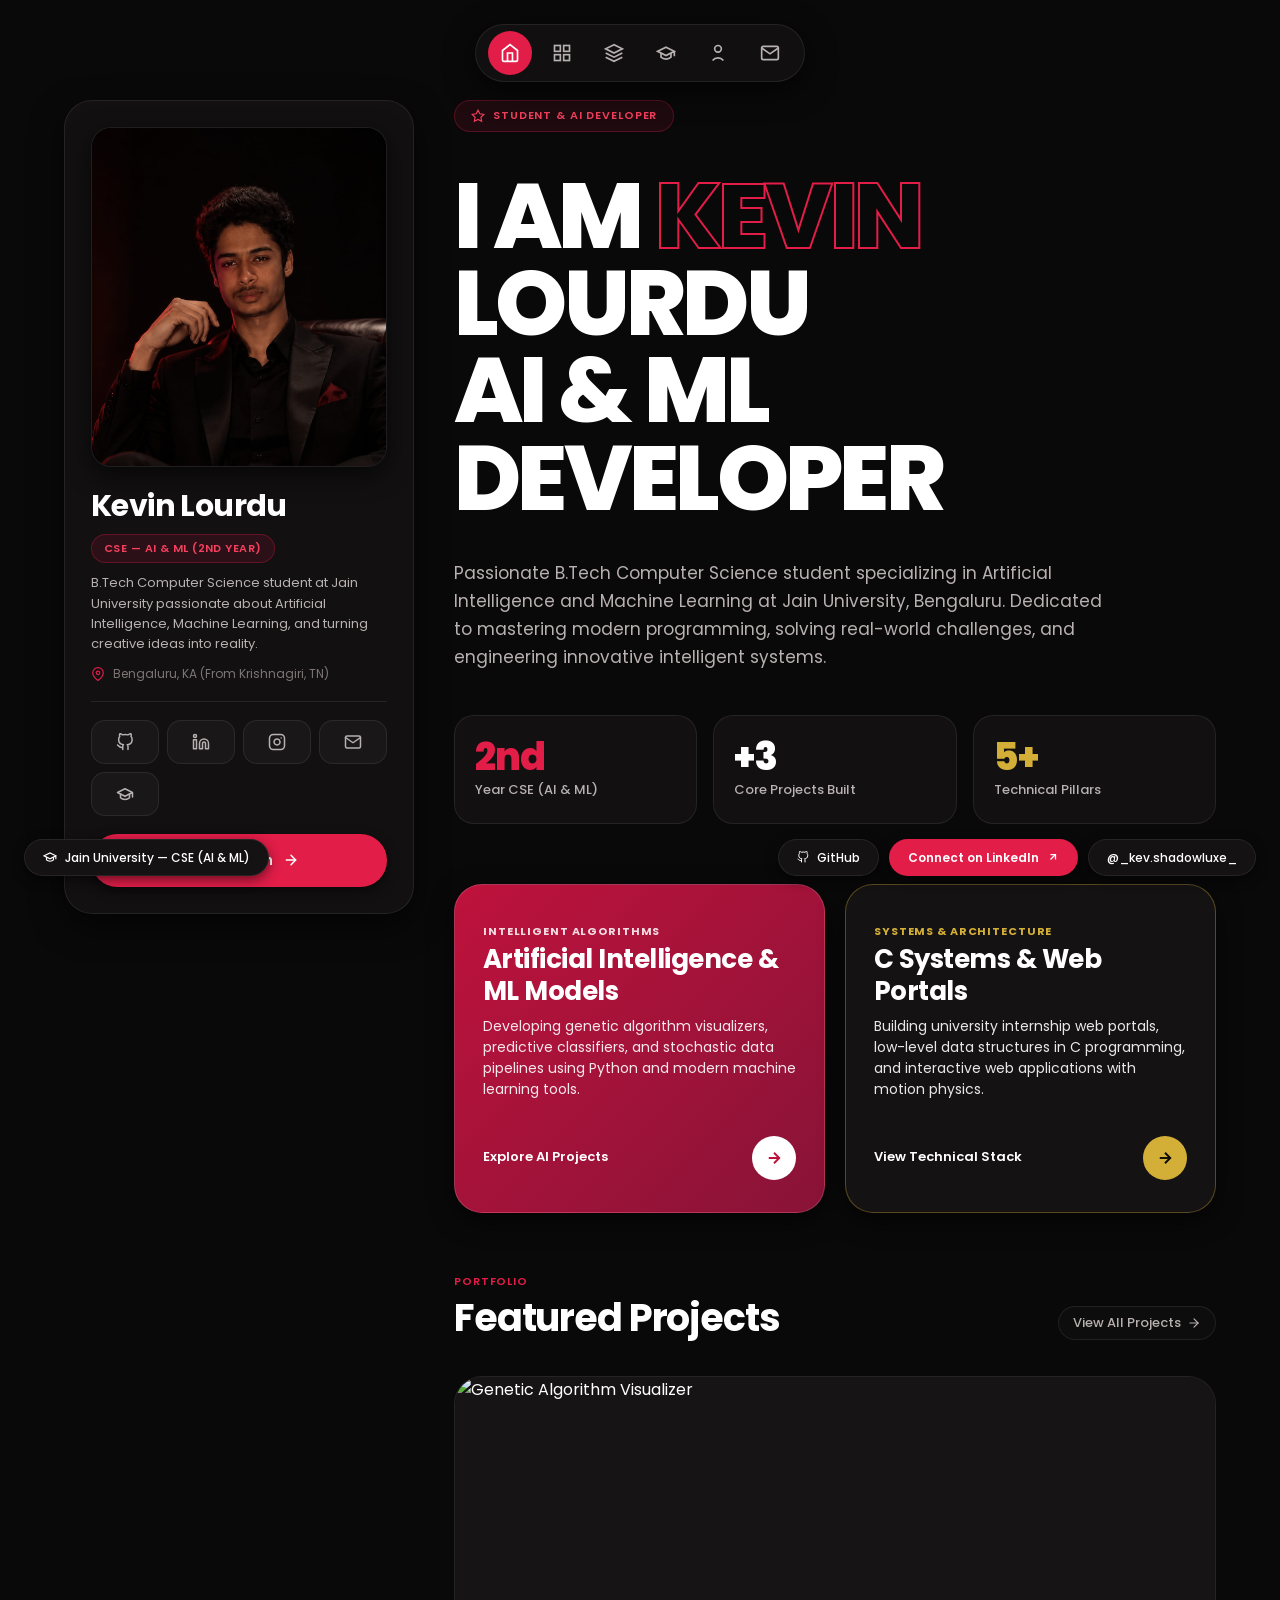
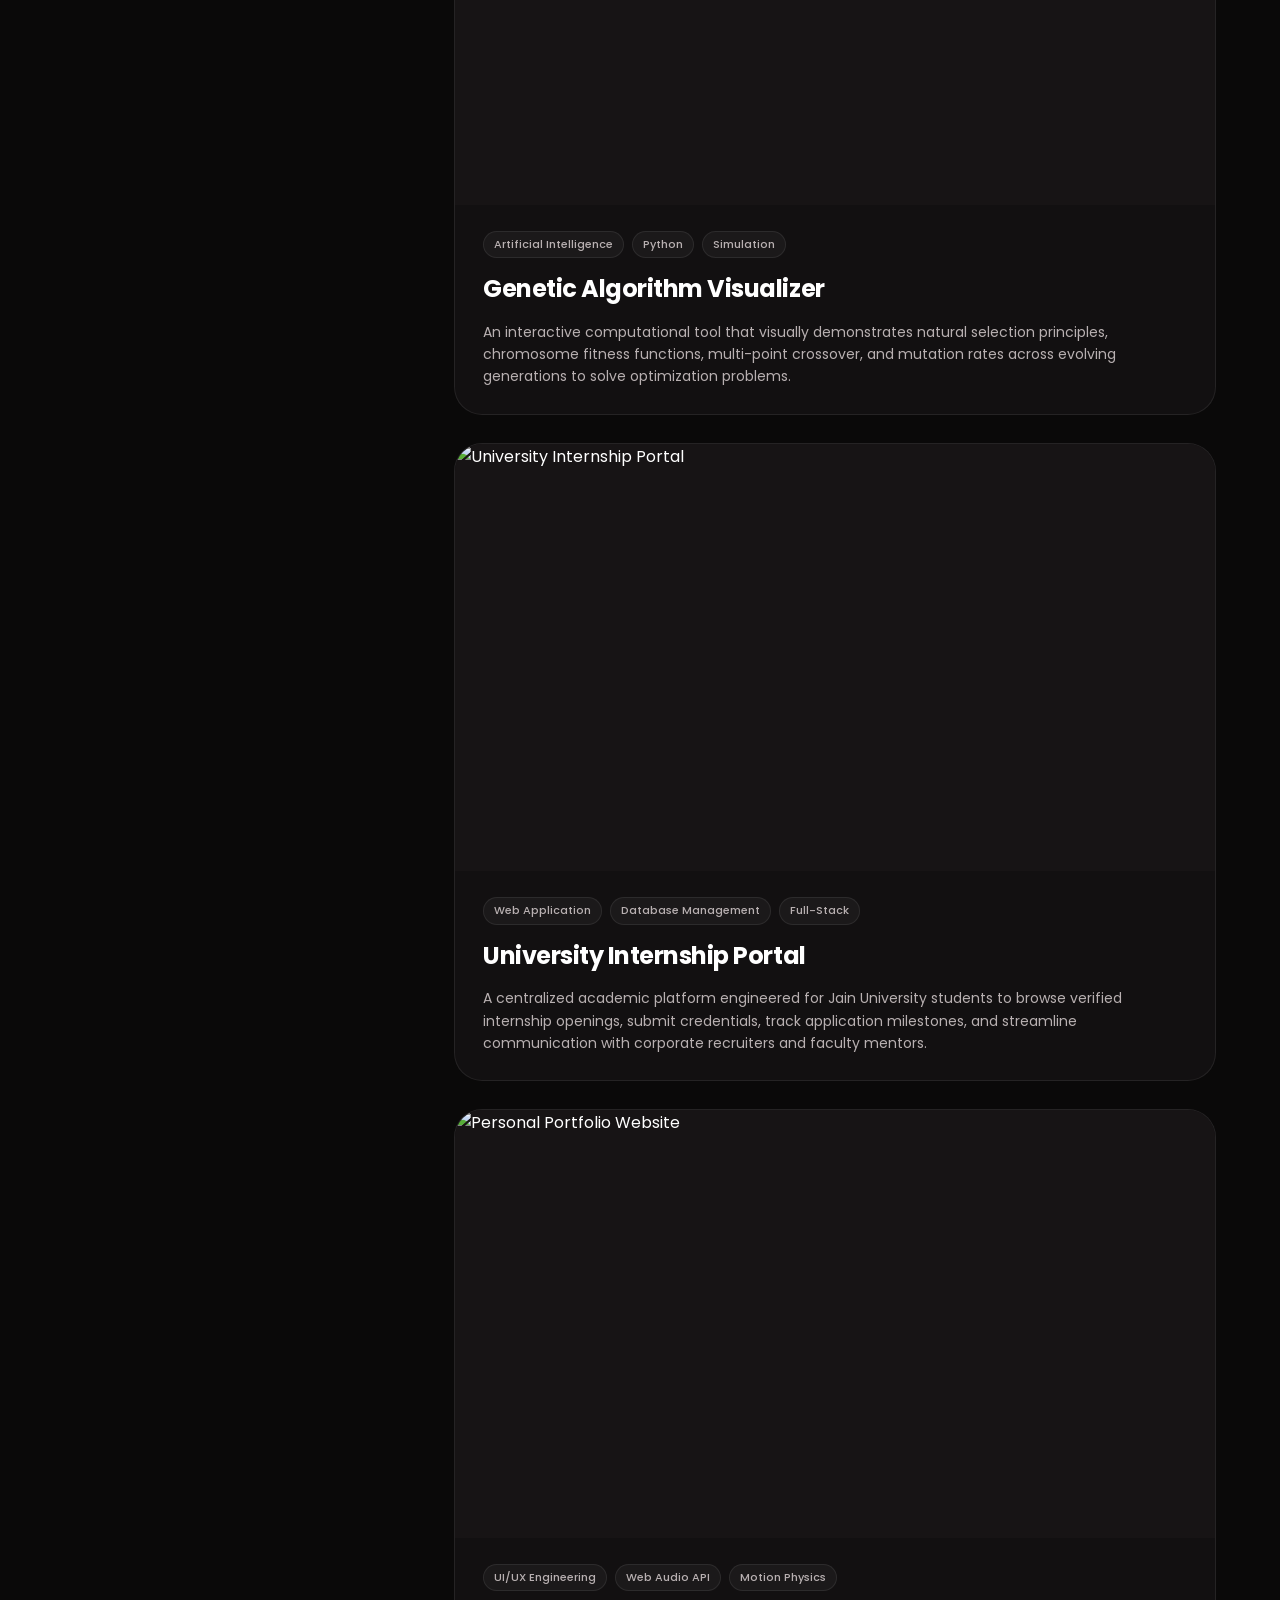
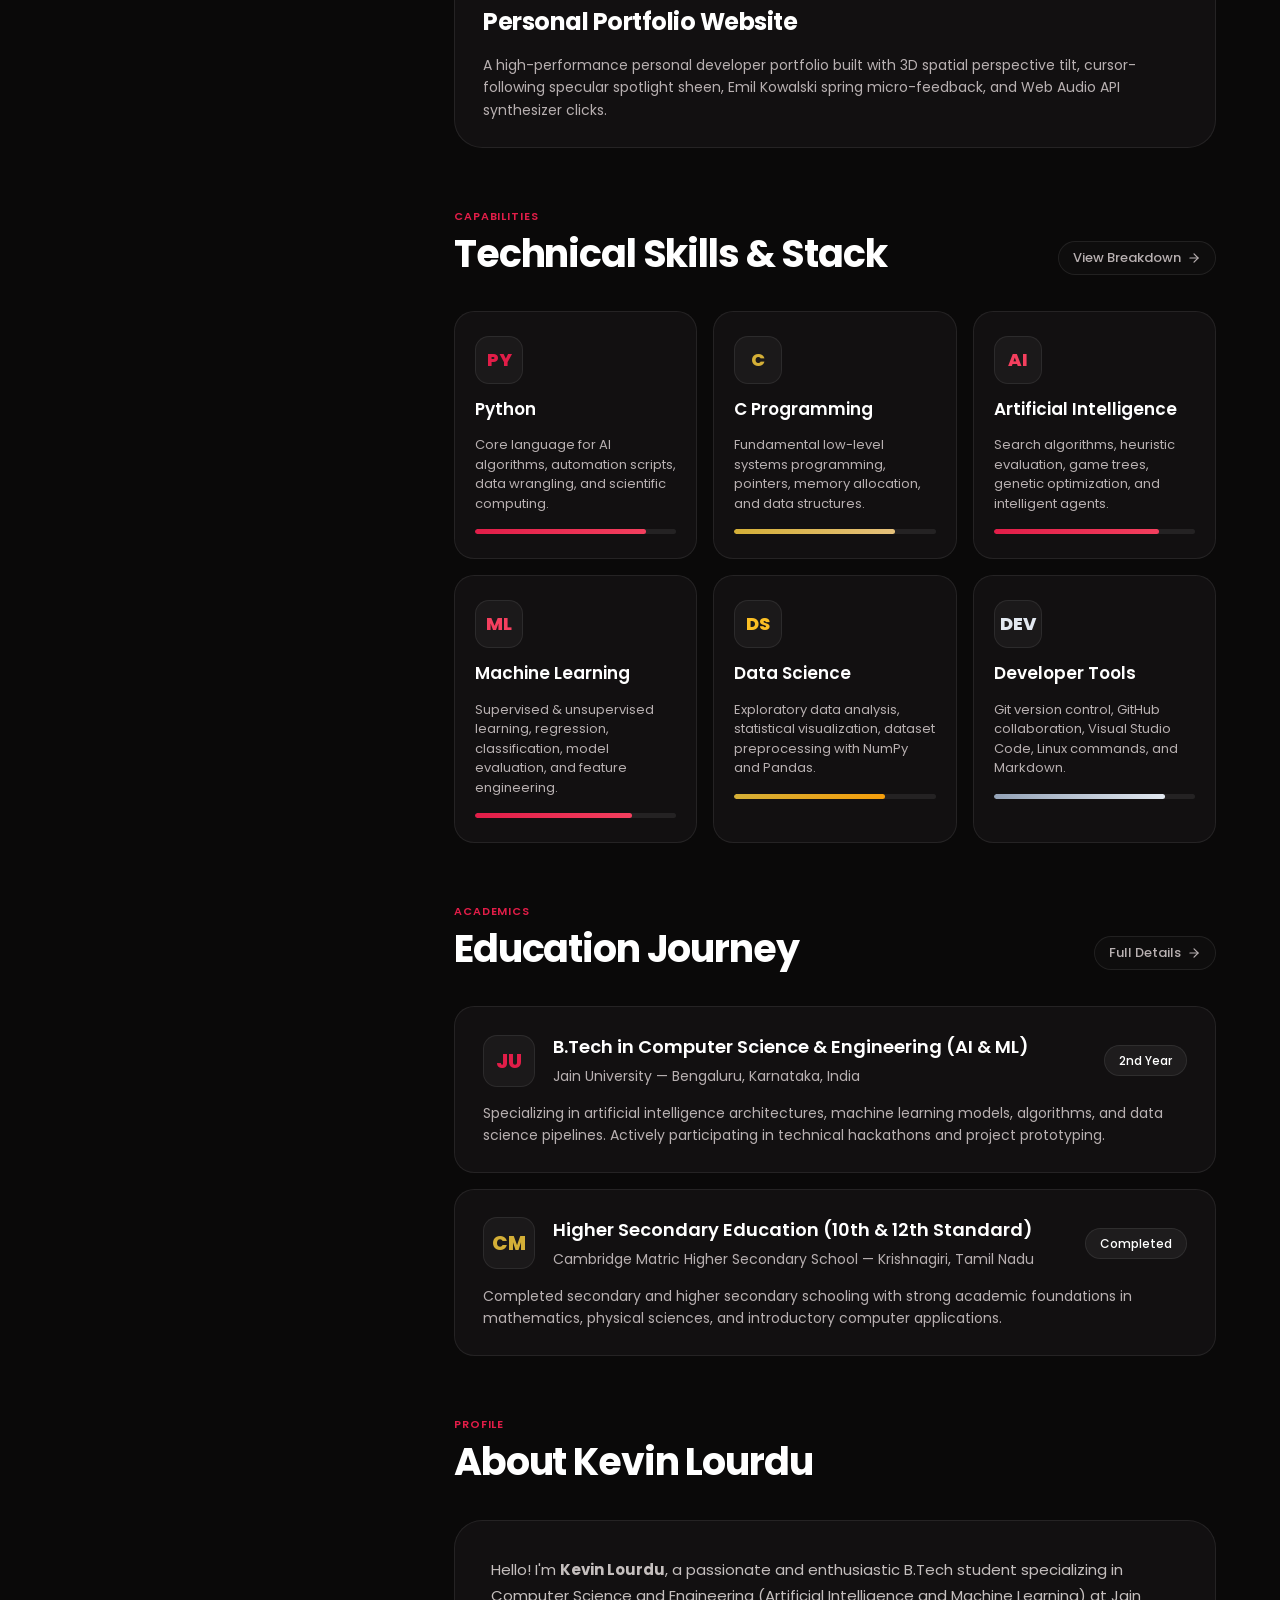
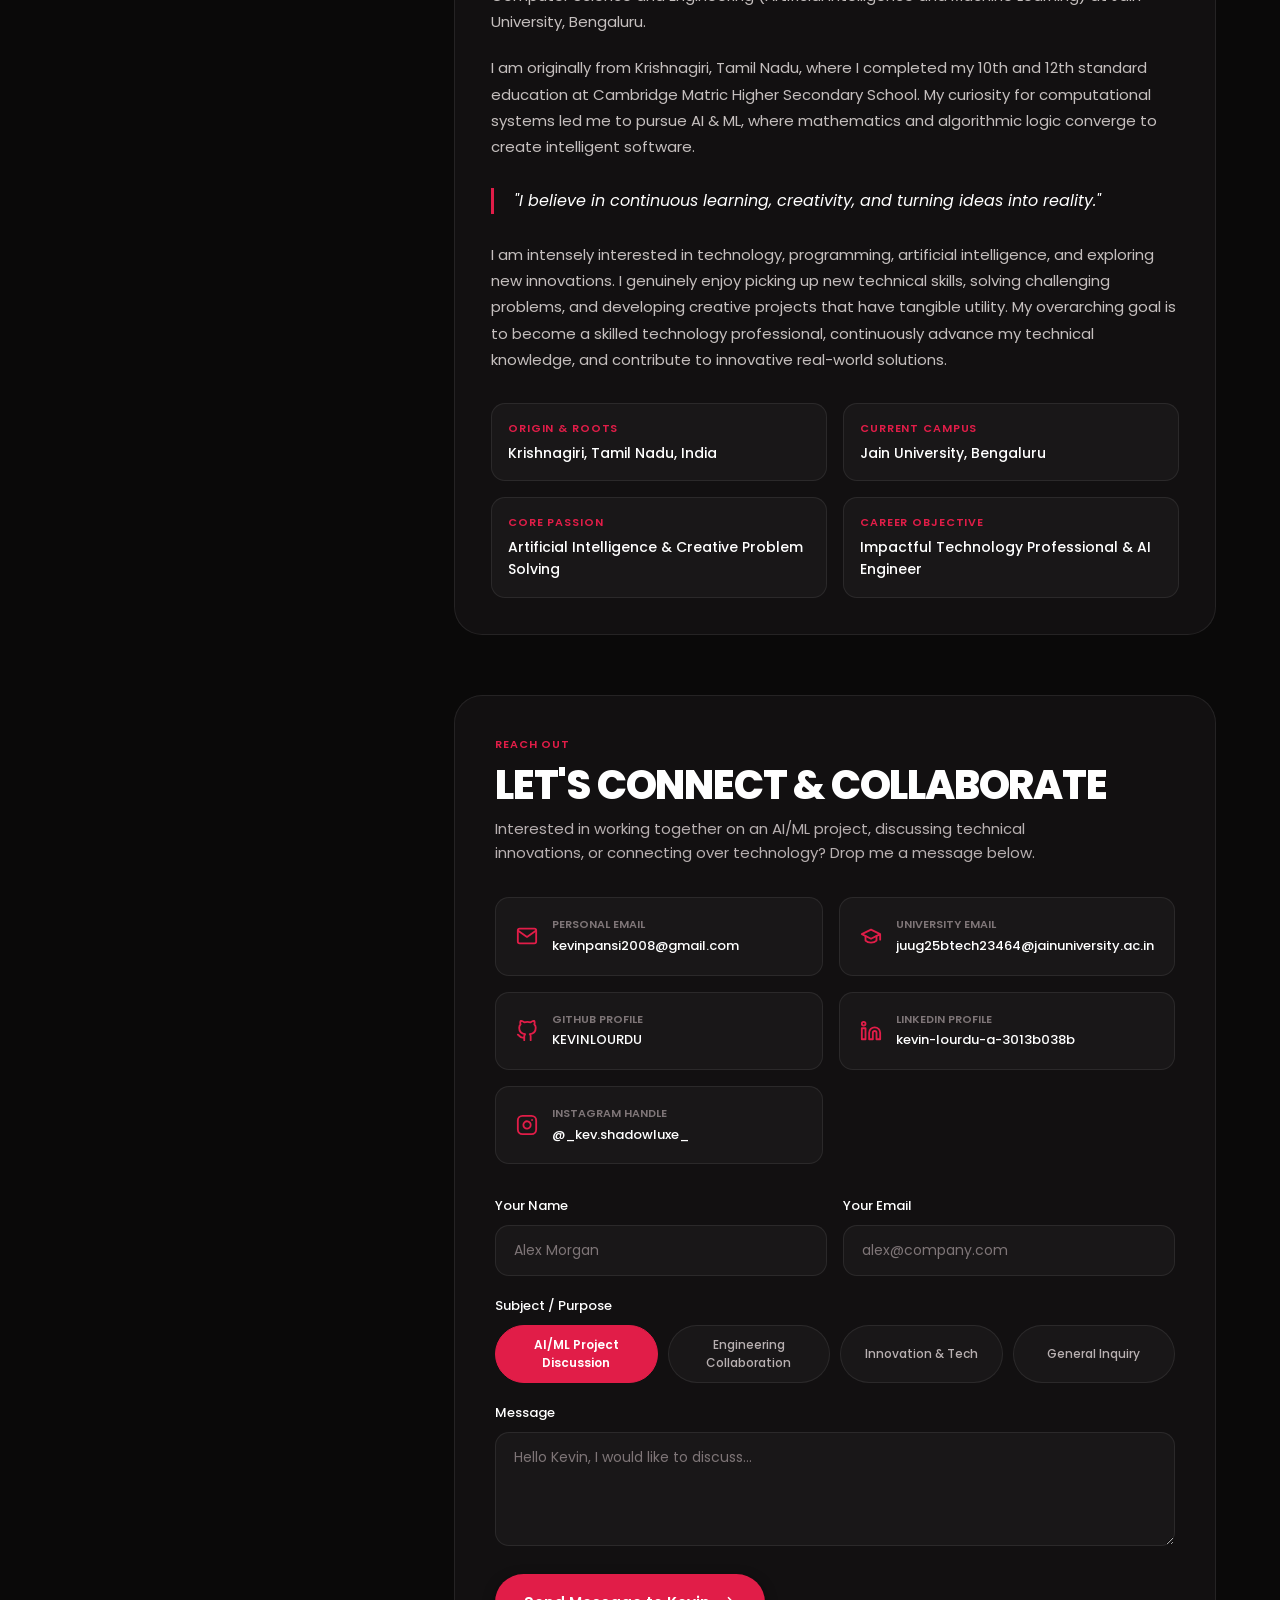
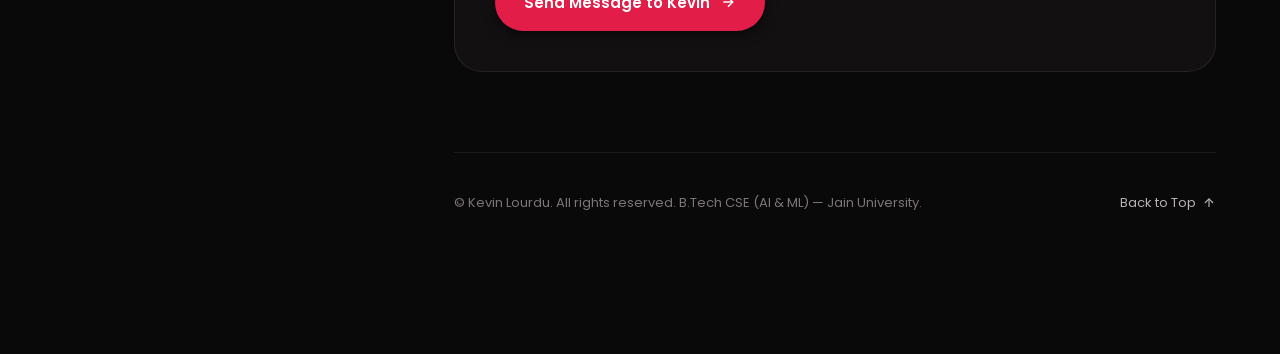
==== commit bf92f32f: "Add GitHub profile links, connect channels, and configure .gitignore" ====
--- a/index.html
+++ b/index.html
@@ -82,6 +82,12 @@
   </div>
 
   <div class="corner-badge-right">
+    <a href="https://github.com/KEVINLOURDU" target="_blank" rel="noopener" class="action-pill glass-dark">
+      <svg width="12" height="12" viewBox="0 0 24 24" fill="none" stroke="currentColor" stroke-width="2" stroke-linecap="round" stroke-linejoin="round">
+        <path d="M9 19c-5 1.5-5-2.5-7-3m14 6v-3.87a3.37 3.37 0 0 0-.94-2.61c3.14-.35 6.44-1.54 6.44-7A5.44 5.44 0 0 0 20 4.77 5.07 5.07 0 0 0 19.91 1S18.73.65 16 2.48a13.38 13.38 0 0 0-7 0C6.27.65 5.09 1 5.09 1A5.07 5.07 0 0 0 5 4.77a5.44 5.44 0 0 0-1.5 3.78c0 5.42 3.3 6.61 6.44 7A3.37 3.37 0 0 0 9 18.13V22"></path>
+      </svg>
+      <span>GitHub</span>
+    </a>
     <a href="https://www.linkedin.com/in/kevin-lourdu-a-3013b038b?utm_source=share_via&utm_content=profile&utm_medium=member_android" target="_blank" rel="noopener" class="action-pill glass-crimson">
       <span>Connect on LinkedIn</span>
       <svg width="12" height="12" viewBox="0 0 24 24" fill="none" stroke="currentColor" stroke-width="2.5">
@@ -131,6 +137,13 @@
 
         <!-- Social Icons Row -->
         <div class="social-pills-row">
+          <!-- GitHub -->
+          <a href="https://github.com/KEVINLOURDU" target="_blank" rel="noopener" class="social-link-btn" aria-label="GitHub">
+            <svg viewBox="0 0 24 24" fill="none" stroke="currentColor" stroke-width="2" stroke-linecap="round" stroke-linejoin="round">
+              <path d="M9 19c-5 1.5-5-2.5-7-3m14 6v-3.87a3.37 3.37 0 0 0-.94-2.61c3.14-.35 6.44-1.54 6.44-7A5.44 5.44 0 0 0 20 4.77 5.07 5.07 0 0 0 19.91 1S18.73.65 16 2.48a13.38 13.38 0 0 0-7 0C6.27.65 5.09 1 5.09 1A5.07 5.07 0 0 0 5 4.77a5.44 5.44 0 0 0-1.5 3.78c0 5.42 3.3 6.61 6.44 7A3.37 3.37 0 0 0 9 18.13V22"></path>
+            </svg>
+          </a>
+
           <!-- LinkedIn -->
           <a href="https://www.linkedin.com/in/kevin-lourdu-a-3013b038b?utm_source=share_via&utm_content=profile&utm_medium=member_android" target="_blank" rel="noopener" class="social-link-btn" aria-label="LinkedIn">
             <svg viewBox="0 0 24 24" fill="none" stroke="currentColor" stroke-width="2" stroke-linecap="round" stroke-linejoin="round">
@@ -555,6 +568,16 @@
                 </div>
               </a>
 
+              <a href="https://github.com/KEVINLOURDU" target="_blank" rel="noopener" class="connect-box">
+                <svg viewBox="0 0 24 24" fill="none" stroke-width="2" stroke-linecap="round" stroke-linejoin="round">
+                  <path d="M9 19c-5 1.5-5-2.5-7-3m14 6v-3.87a3.37 3.37 0 0 0-.94-2.61c3.14-.35 6.44-1.54 6.44-7A5.44 5.44 0 0 0 20 4.77 5.07 5.07 0 0 0 19.91 1S18.73.65 16 2.48a13.38 13.38 0 0 0-7 0C6.27.65 5.09 1 5.09 1A5.07 5.07 0 0 0 5 4.77a5.44 5.44 0 0 0-1.5 3.78c0 5.42 3.3 6.61 6.44 7A3.37 3.37 0 0 0 9 18.13V22"></path>
+                </svg>
+                <div class="connect-info">
+                  <span class="connect-label">GitHub Profile</span>
+                  <span class="connect-val">KEVINLOURDU</span>
+                </div>
+              </a>
+
               <a href="https://www.linkedin.com/in/kevin-lourdu-a-3013b038b?utm_source=share_via&utm_content=profile&utm_medium=member_android" target="_blank" rel="noopener" class="connect-box">
                 <svg viewBox="0 0 24 24" fill="none" stroke-width="2" stroke-linecap="round" stroke-linejoin="round">
                   <path d="M16 8a6 6 0 0 1 6 6v7h-4v-7a2 2 0 0 0-2-2 2 2 0 0 0-2 2v7h-4v-7a6 6 0 0 1 6-6z"></path>
@@ -943,6 +966,16 @@
                 <div class="connect-info">
                   <span class="connect-label">University Email</span>
                   <span class="connect-val">juug25btech23464@jainuniversity.ac.in</span>
+                </div>
+              </a>
+
+              <a href="https://github.com/KEVINLOURDU" target="_blank" rel="noopener" class="connect-box">
+                <svg viewBox="0 0 24 24" fill="none" stroke-width="2" stroke-linecap="round" stroke-linejoin="round">
+                  <path d="M9 19c-5 1.5-5-2.5-7-3m14 6v-3.87a3.37 3.37 0 0 0-.94-2.61c3.14-.35 6.44-1.54 6.44-7A5.44 5.44 0 0 0 20 4.77 5.07 5.07 0 0 0 19.91 1S18.73.65 16 2.48a13.38 13.38 0 0 0-7 0C6.27.65 5.09 1 5.09 1A5.07 5.07 0 0 0 5 4.77a5.44 5.44 0 0 0-1.5 3.78c0 5.42 3.3 6.61 6.44 7A3.37 3.37 0 0 0 9 18.13V22"></path>
+                </svg>
+                <div class="connect-info">
+                  <span class="connect-label">GitHub Profile</span>
+                  <span class="connect-val">KEVINLOURDU</span>
                 </div>
               </a>
 
